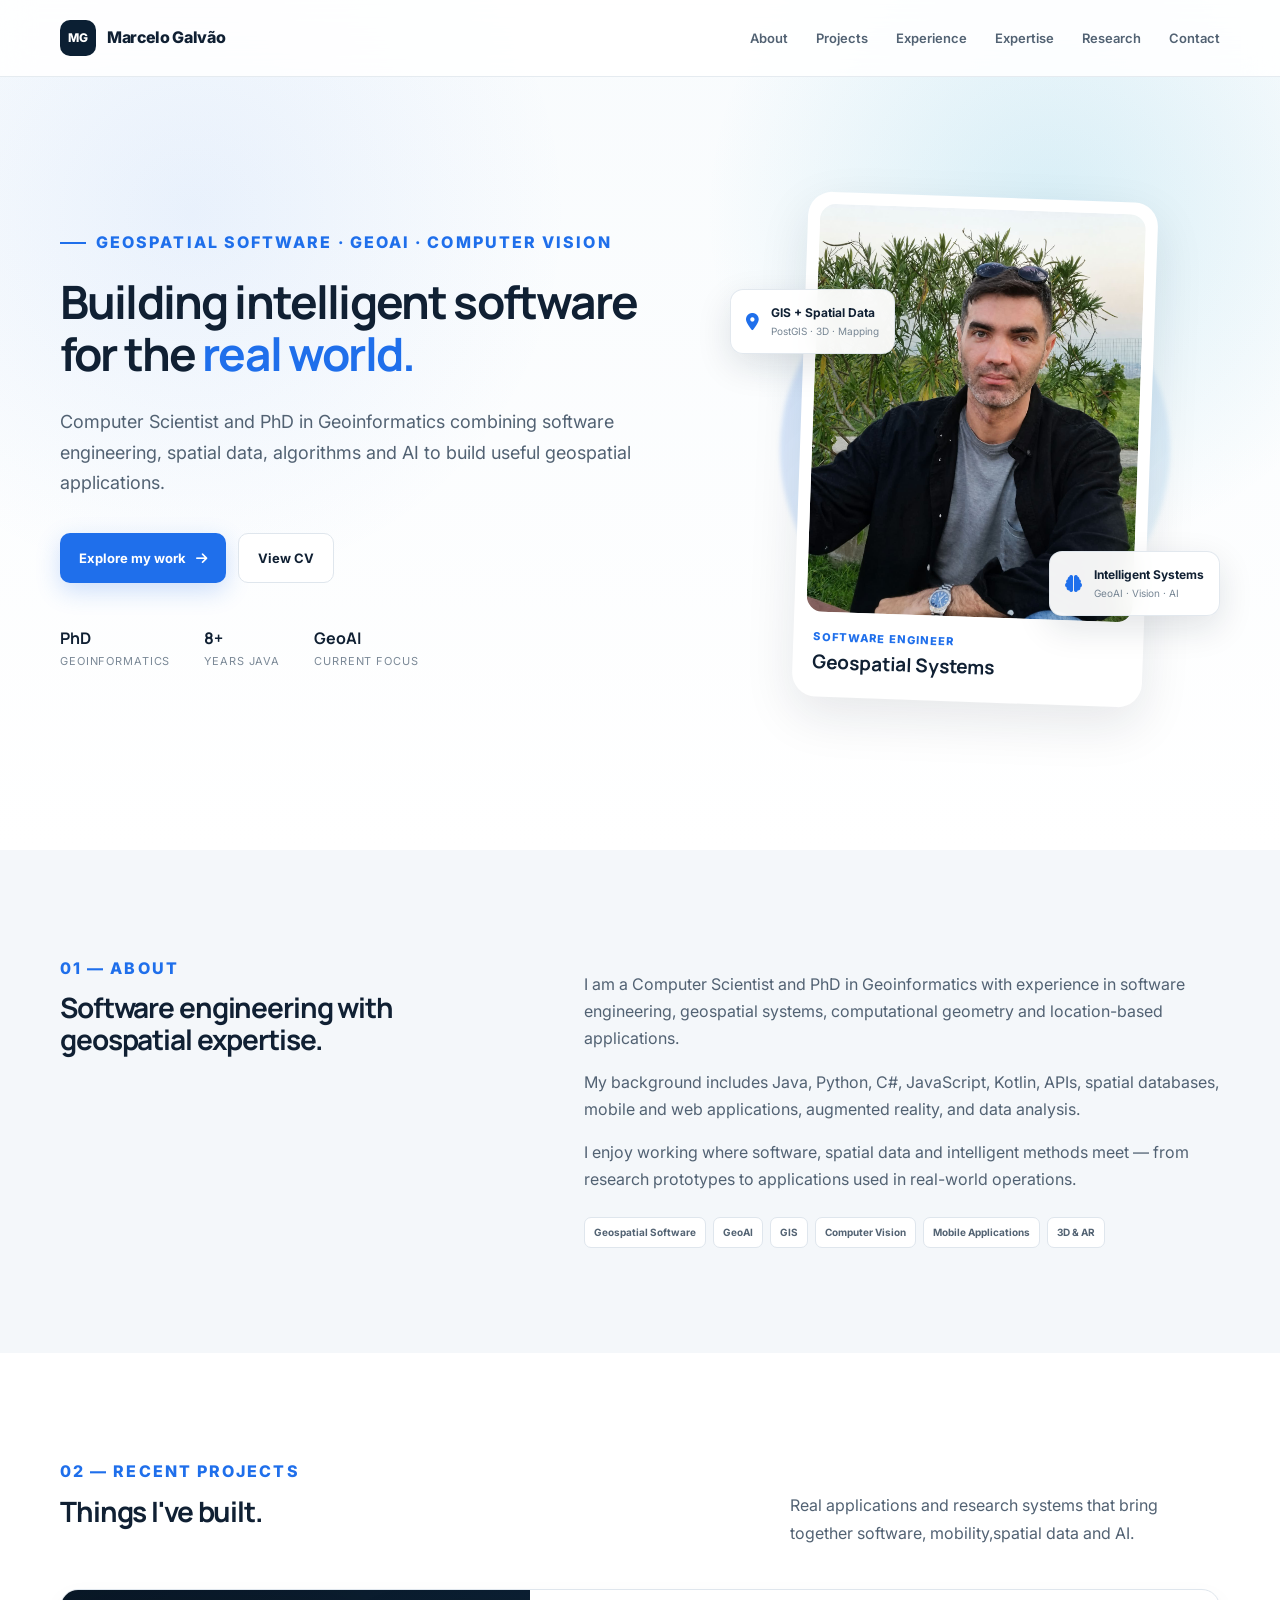
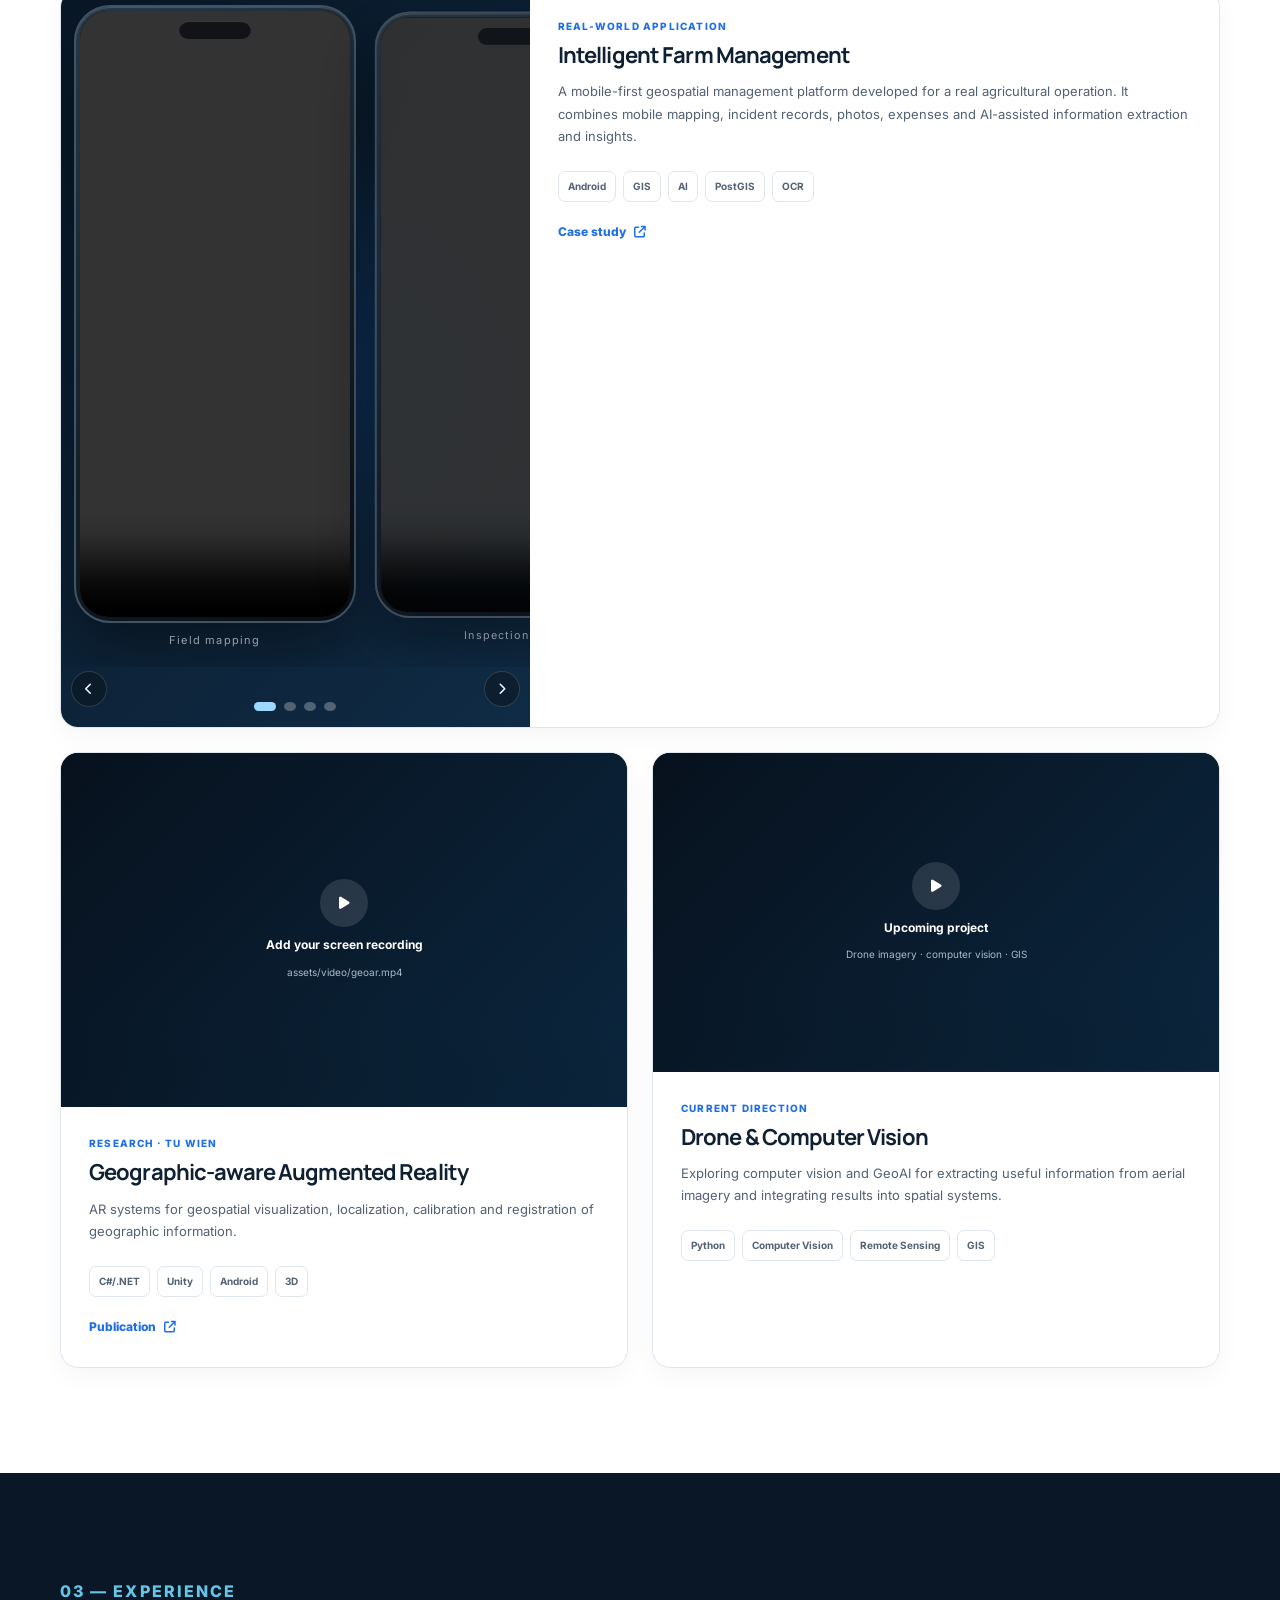
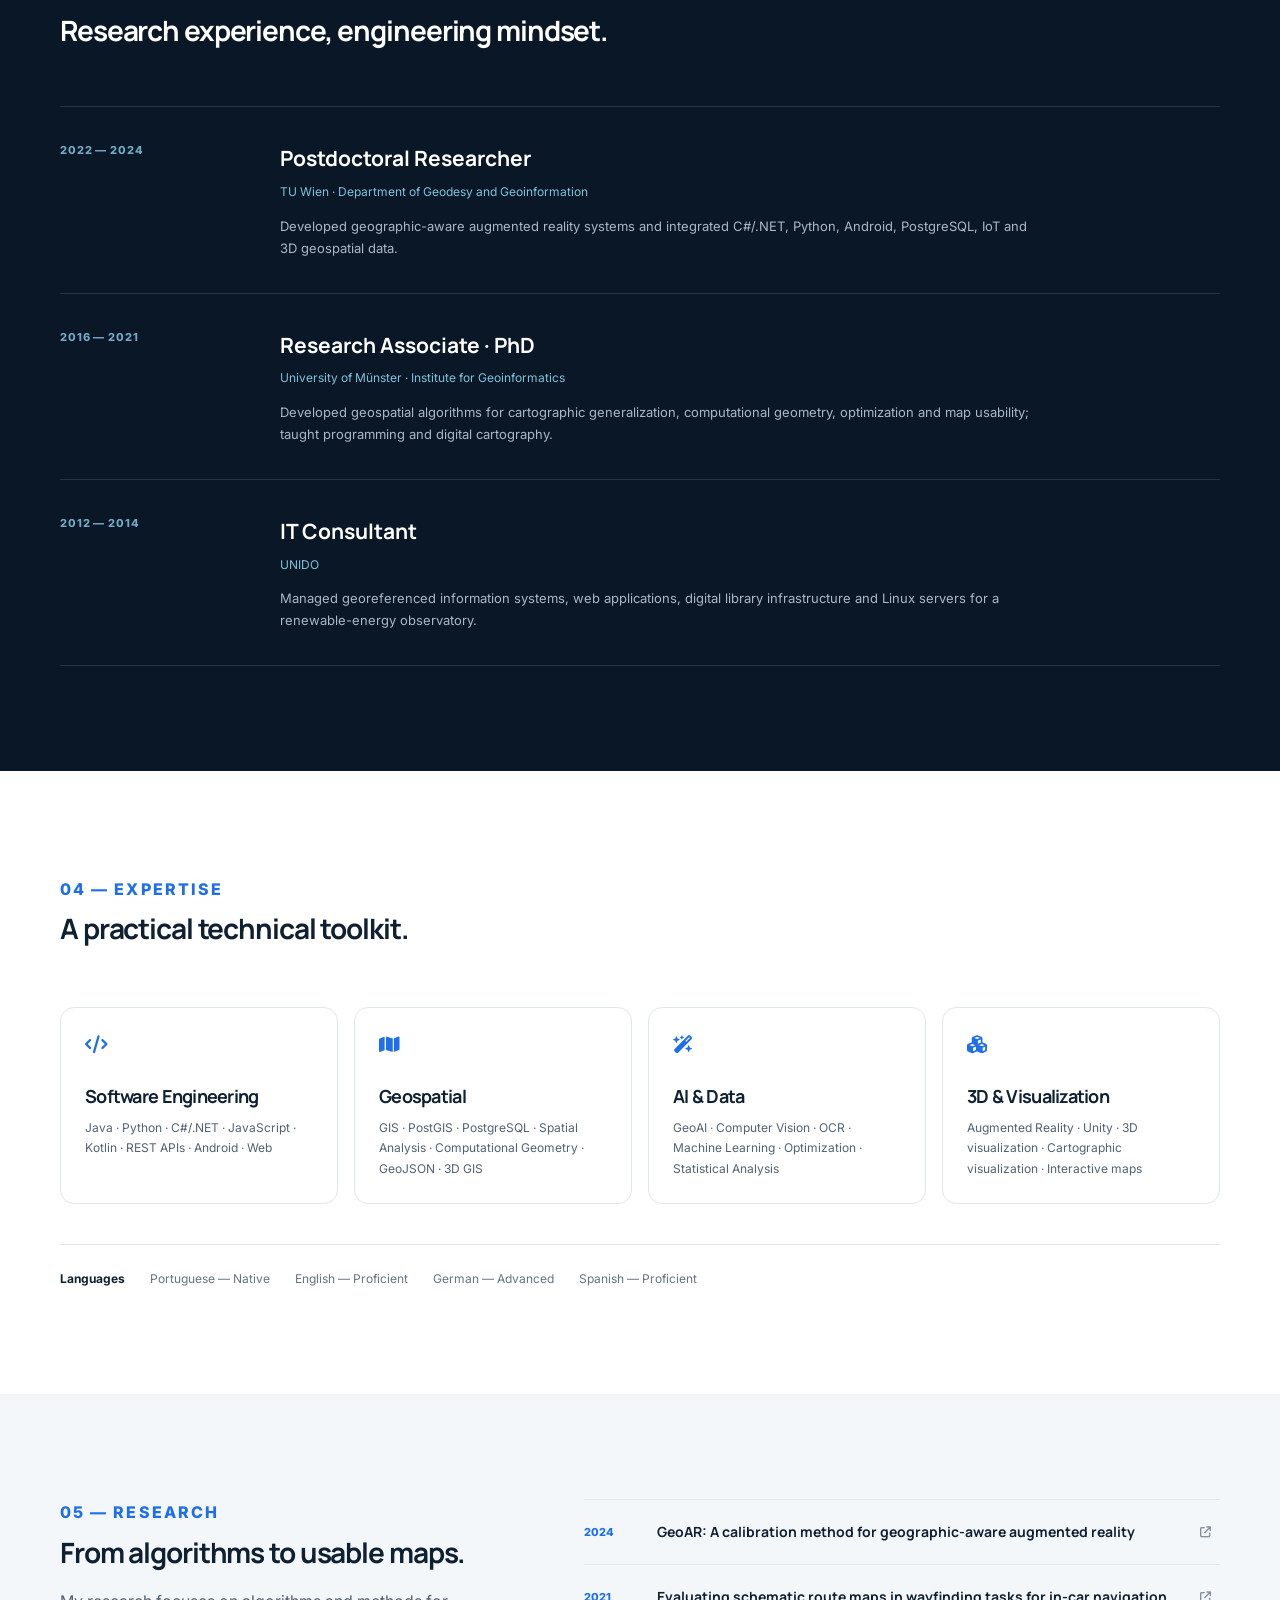
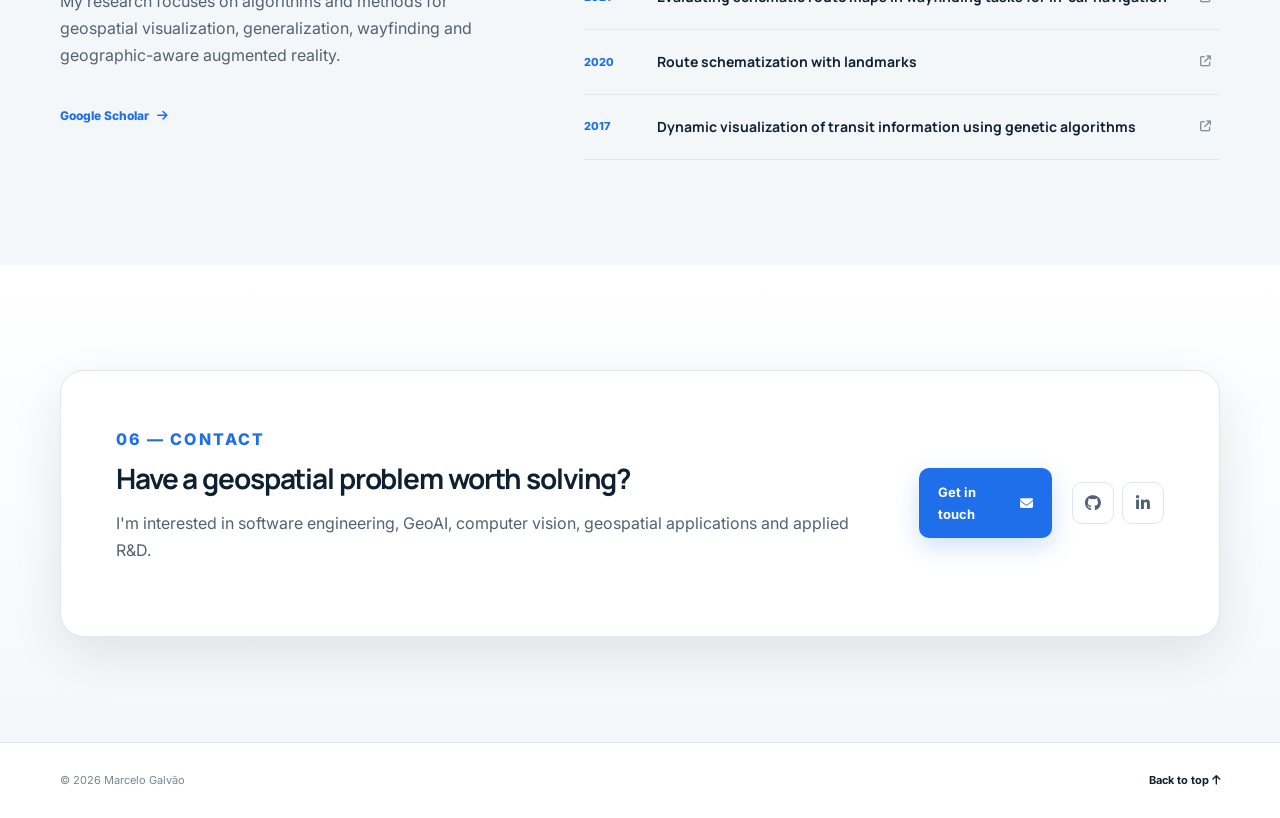
==== index-en.html @ 71881916 "Remake Página pessoal" ====
<!DOCTYPE html>
<html lang="en">
<head>
  <meta charset="UTF-8">
  <meta name="viewport" content="width=device-width, initial-scale=1.0">
  <meta name="description" content="Marcelo Galvão — Geospatial Software Engineer, GeoAI, Computer Vision and Geoinformatics.">
  <meta name="author" content="Marcelo Galvão">
  <title>Marcelo Galvão | Geospatial Software Engineer</title>

  <link rel="icon" type="image/x-icon" href="assets/img/favicon.ico">
  <link rel="preconnect" href="https://fonts.googleapis.com">
  <link rel="preconnect" href="https://fonts.gstatic.com" crossorigin>
  <link href="https://fonts.googleapis.com/css2?family=Inter:wght@400;500;600;700;800&family=Manrope:wght@500;600;700;800&display=swap" rel="stylesheet">
  <link rel="stylesheet" href="https://cdnjs.cloudflare.com/ajax/libs/font-awesome/6.5.2/css/all.min.css">
  <link rel="stylesheet" href="css/styles.css">
</head>

<body>
  <header class="site-header" id="top">
    <div class="container nav-wrap">
      <a class="brand" href="#top" aria-label="Marcelo Galvão home">
        <span class="brand-mark">MG</span>
        <span>Marcelo Galvão</span>
      </a>

      <button class="nav-toggle" aria-label="Open navigation" aria-expanded="false">
        <i class="fa-solid fa-bars"></i>
      </button>

      <nav class="site-nav" aria-label="Main navigation">
        <a href="#about">About</a>
        <a href="#projects">Projects</a>
        <a href="#experience">Experience</a>
        <a href="#expertise">Expertise</a>
        <a href="#research">Research</a>
        <a href="#contact">Contact</a>
      </nav>
    </div>
  </header>

  <main>
    <section class="hero">
      <div class="hero-grid container">
        <div class="hero-copy">
          <div class="eyebrow"><span></span> Geospatial software · GeoAI · Computer vision</div>
          <h1>Building intelligent software for the <em>real world.</em></h1>
          <p class="hero-lead">
            Computer Scientist and PhD in Geoinformatics combining software engineering,
            spatial data, algorithms and AI to build useful geospatial applications.
          </p>

          <div class="hero-actions">
            <a class="btn btn-primary" href="#projects">Explore my work <i class="fa-solid fa-arrow-right"></i></a>
            <a class="btn btn-ghost" href="assets/CV_Marcelo_Galvao.pdf" target="_blank" rel="noopener">View CV</a>
          </div>

          <div class="hero-meta">
            <div><strong>PhD</strong><span>Geoinformatics</span></div>
            <div><strong>8+</strong><span>Years Java</span></div>
            <div><strong>GeoAI</strong><span>Current focus</span></div>
          </div>
        </div>

        <div class="hero-profile">
          <div class="profile-glow"></div>
          <div class="profile-card">
            <img src="assets/profile.jpeg" alt="Marcelo Galvão">
            <div class="profile-caption">
              <span>Software Engineer</span>
              <strong>Geospatial Systems</strong>
            </div>
          </div>
          <div class="floating-card floating-card-one">
            <i class="fa-solid fa-location-dot"></i>
            <div><strong>GIS + Spatial Data</strong><small>PostGIS · 3D · Mapping</small></div>
          </div>
          <div class="floating-card floating-card-two">
            <i class="fa-solid fa-brain"></i>
            <div><strong>Intelligent Systems</strong><small>GeoAI · Vision · AI</small></div>
          </div>
        </div>
      </div>
    </section>

    <section class="section section-muted" id="about">
      <div class="container two-column">
        <div>
          <div class="section-kicker">01 — About</div>
          <h2>Software engineering with geospatial expertise.</h2>
        </div>
        <div class="section-copy">
          <p>
            I am a Computer Scientist and PhD in Geoinformatics with experience in software
            engineering, geospatial systems, computational geometry and location-based applications.
          </p>
          <p>
            My background includes Java, Python, C#, JavaScript, Kotlin, APIs, spatial databases,
            mobile and web applications, augmented reality, and data analysis.
          </p>
          <p>
            I enjoy working where software, spatial data and intelligent methods meet — from
            research prototypes to applications used in real-world operations.
          </p>
          <div class="tag-list">
            <span>Geospatial Software</span><span>GeoAI</span><span>GIS</span>
            <span>Computer Vision</span><span>Mobile Applications</span><span>3D & AR</span>
          </div>
        </div>
      </div>
    </section>

    <section class="section" id="projects">
      <div class="container">
        <div class="section-heading">
          <div>
            <div class="section-kicker">02 — Recent projects</div>
            <h2>Things I've built.</h2>
          </div>
          <p>Real applications and research systems that bring together software, mobility,spatial data and AI.</p>
        </div>

        <div class="project-grid">
          <article class="project-card project-featured">
            <div class="project-showcase" data-carousel aria-label="Featured project showcase">
              <div class="carousel-track">
                <div class="phone-slide is-active">
                  <div class="phone-frame">
                    <div class="phone-speaker"></div>
                    <div class="phone-screen">
                    <video controls playsinline preload="metadata">
                        <source src="assets/farm-mapping.mp4" type="video/mp4">
                    </video>
                    </div>
                  </div>
                  <div class="slide-label">Field mapping</div>
                </div>

                <div class="phone-slide">
                  <div class="phone-frame">
                    <div class="phone-speaker"></div>
                    <div class="phone-screen">
                    <video controls playsinline preload="metadata">
                        <source src="assets/automatic-fill.mp4" type="video/mp4">
                    </video>
                    </div>
                  </div>
                  <div class="slide-label">Inspection flow</div>
                </div>

                <div class="phone-slide">
                  <div class="phone-frame">
                    <div class="phone-speaker"></div>
                    <div class="phone-screen">
                      <video controls playsinline preload="metadata">
                          <source src="assets/view-data.mp4" type="video/mp4">
                      </video>
                    </div>
                  </div>
                  <div class="slide-label">AI-assisted notes</div>
                </div>

                <div class="phone-slide">
                  <div class="phone-frame">
                    <div class="phone-speaker"></div>
                    <div class="phone-screen">
                      <div class="screen-content screen-fleet">
                        <span class="screen-tag">Fleet</span>
                        <div class="mini-map map-fleet"></div>
                        <div class="fleet-status">
                          <span>6 active</span>
                          <span class="status-ok">Online</span>
                        </div>
                      </div>
                    </div>
                  </div>
                  <div class="slide-label">Operations view</div>
                </div>
              </div>

              <div class="carousel-controls" aria-hidden="true">
                <button class="carousel-btn prev" type="button" aria-label="Previous slide">
                  <i class="fa-solid fa-chevron-left"></i>
                </button>
                <button class="carousel-btn next" type="button" aria-label="Next slide">
                  <i class="fa-solid fa-chevron-right"></i>
                </button>
              </div>

              <div class="carousel-dots" aria-label="Project slide selector">
                <button class="dot is-active" type="button" data-slide="0" aria-label="Go to slide 1"></button>
                <button class="dot" type="button" data-slide="1" aria-label="Go to slide 2"></button>
                <button class="dot" type="button" data-slide="2" aria-label="Go to slide 3"></button>
                <button class="dot" type="button" data-slide="3" aria-label="Go to slide 4"></button>
              </div>
            </div>
            <div class="project-body">
              <div class="project-label">Real-world application</div>
              <h3>Intelligent Farm Management</h3>
              <p>
                A mobile-first geospatial management platform developed for a real agricultural
                operation. It combines mobile mapping, incident records, photos, expenses and
                AI-assisted information extraction and insights.
              </p>
              <div class="project-tags"><span>Android</span><span>GIS</span><span>AI</span><span>PostGIS</span><span>OCR</span></div>
              <a class="project-link" href="#" aria-label="Farm Management case study">Case study <i class="fa-solid fa-arrow-up-right-from-square"></i></a>
            </div>
          </article>

          <article class="project-card">
            <div class="video-frame video-frame-portrait">
              <video controls preload="metadata" poster="assets/img/geoar-poster.jpg">
                <source src="assets/video/geoar.mp4" type="video/mp4">
                Your browser does not support the video tag.
              </video>
              <div class="video-placeholder">
                <i class="fa-solid fa-play"></i>
                <span>Add your screen recording</span>
                <small>assets/video/geoar.mp4</small>
              </div>
            </div>
            <div class="project-body">
              <div class="project-label">Research · TU Wien</div>
              <h3>Geographic-aware Augmented Reality</h3>
              <p>AR systems for geospatial visualization, localization, calibration and registration of geographic information.</p>
              <div class="project-tags"><span>C#/.NET</span><span>Unity</span><span>Android</span><span>3D</span></div>
              <a class="project-link" href="https://doi.org/10.1080/13658816.2024.2315057" target="_blank" rel="noopener">Publication <i class="fa-solid fa-arrow-up-right-from-square"></i></a>
            </div>
          </article>

          <article class="project-card">
            <div class="video-frame">
              <video controls preload="metadata" poster="assets/img/drone-poster.jpg">
                <source src="assets/video/drone-vision.mp4" type="video/mp4">
                Your browser does not support the video tag.
              </video>
              <div class="video-placeholder">
                <i class="fa-solid fa-play"></i>
                <span>Upcoming project</span>
                <small>Drone imagery · computer vision · GIS</small>
              </div>
            </div>
            <div class="project-body">
              <div class="project-label">Current direction</div>
              <h3>Drone & Computer Vision</h3>
              <p>Exploring computer vision and GeoAI for extracting useful information from aerial imagery and integrating results into spatial systems.</p>
              <div class="project-tags"><span>Python</span><span>Computer Vision</span><span>Remote Sensing</span><span>GIS</span></div>
            </div>
          </article>
        </div>
      </div>
    </section>

    <section class="section section-dark" id="experience">
      <div class="container">
        <div class="section-kicker light">03 — Experience</div>
        <h2>Research experience, engineering mindset.</h2>

        <div class="timeline">
          <article class="timeline-item">
            <div class="timeline-date">2022 — 2024</div>
            <div>
              <div class="timeline-role">Postdoctoral Researcher</div>
              <div class="timeline-org">TU Wien · Department of Geodesy and Geoinformation</div>
              <p>Developed geographic-aware augmented reality systems and integrated C#/.NET, Python, Android, PostgreSQL, IoT and 3D geospatial data.</p>
            </div>
          </article>

          <article class="timeline-item">
            <div class="timeline-date">2016 — 2021</div>
            <div>
              <div class="timeline-role">Research Associate · PhD</div>
              <div class="timeline-org">University of Münster · Institute for Geoinformatics</div>
              <p>Developed geospatial algorithms for cartographic generalization, computational geometry, optimization and map usability; taught programming and digital cartography.</p>
            </div>
          </article>

          <article class="timeline-item">
            <div class="timeline-date">2012 — 2014</div>
            <div>
              <div class="timeline-role">IT Consultant</div>
              <div class="timeline-org">UNIDO</div>
              <p>Managed georeferenced information systems, web applications, digital library infrastructure and Linux servers for a renewable-energy observatory.</p>
            </div>
          </article>
        </div>
      </div>
    </section>

    <section class="section" id="expertise">
      <div class="container">
        <div class="section-heading">
          <div>
            <div class="section-kicker">04 — Expertise</div>
            <h2>A practical technical toolkit.</h2>
          </div>
        </div>

        <div class="expertise-grid">
          <div class="expertise-card">
            <i class="fa-solid fa-code"></i>
            <h3>Software Engineering</h3>
            <p>Java · Python · C#/.NET · JavaScript · Kotlin · REST APIs · Android · Web</p>
          </div>
          <div class="expertise-card">
            <i class="fa-solid fa-map"></i>
            <h3>Geospatial</h3>
            <p>GIS · PostGIS · PostgreSQL · Spatial Analysis · Computational Geometry · GeoJSON · 3D GIS</p>
          </div>
          <div class="expertise-card">
            <i class="fa-solid fa-wand-magic-sparkles"></i>
            <h3>AI & Data</h3>
            <p>GeoAI · Computer Vision · OCR · Machine Learning · Optimization · Statistical Analysis</p>
          </div>
          <div class="expertise-card">
            <i class="fa-solid fa-cubes"></i>
            <h3>3D & Visualization</h3>
            <p>Augmented Reality · Unity · 3D visualization · Cartographic visualization · Interactive maps</p>
          </div>
        </div>

        <div class="languages">
          <span><b>Languages</b></span>
          <span>Portuguese — Native</span>
          <span>English — Proficient</span>
          <span>German — Advanced</span>
          <span>Spanish — Proficient</span>
        </div>
      </div>
    </section>

    <section class="section section-muted" id="research">
      <div class="container research-grid">
        <div>
          <div class="section-kicker">05 — Research</div>
          <h2>From algorithms to usable maps.</h2>
          <p class="section-copy">
            My research focuses on algorithms and methods for geospatial visualization,
            generalization, wayfinding and geographic-aware augmented reality.
          </p>
          <a class="text-link" href="https://scholar.google.com/" target="_blank" rel="noopener">Google Scholar <i class="fa-solid fa-arrow-right"></i></a>
        </div>

        <div class="publication-list">
          <a href="https://doi.org/10.1080/13658816.2024.2315057" target="_blank" rel="noopener">
            <span>2024</span>
            <strong>GeoAR: A calibration method for geographic-aware augmented reality</strong>
            <i class="fa-solid fa-arrow-up-right-from-square"></i>
          </a>
          <a href="https://doi.org/10.5311/JOSIS.2020.21.589" target="_blank" rel="noopener">
            <span>2021</span>
            <strong>Evaluating schematic route maps in wayfinding tasks for in-car navigation</strong>
            <i class="fa-solid fa-arrow-up-right-from-square"></i>
          </a>
          <a href="https://josis.org/index.php/josis/article/view/135" target="_blank" rel="noopener">
            <span>2020</span>
            <strong>Route schematization with landmarks</strong>
            <i class="fa-solid fa-arrow-up-right-from-square"></i>
          </a>
          <a href="https://doi.org/10.1007/978-3-319-61297-3_8" target="_blank" rel="noopener">
            <span>2017</span>
            <strong>Dynamic visualization of transit information using genetic algorithms</strong>
            <i class="fa-solid fa-arrow-up-right-from-square"></i>
          </a>
        </div>
      </div>
    </section>

    <section class="section contact-section" id="contact">
      <div class="container contact-card">
        <div>
          <div class="section-kicker">06 — Contact</div>
          <h2>Have a geospatial problem worth solving?</h2>
          <p>I'm interested in software engineering, GeoAI, computer vision, geospatial applications and applied R&D.</p>
        </div>
        <div class="contact-actions">
          <a class="btn btn-primary" href="mailto:YOUR_EMAIL@example.com">Get in touch <i class="fa-solid fa-envelope"></i></a>
          <div class="socials">
            <a href="https://github.com/galvaomarcelo" target="_blank" rel="noopener" aria-label="GitHub"><i class="fa-brands fa-github"></i></a>
            <a href="#" target="_blank" rel="noopener" aria-label="LinkedIn"><i class="fa-brands fa-linkedin-in"></i></a>
          </div>
        </div>
      </div>
    </section>
  </main>

  <footer>
    <div class="container footer-inner">
      <span>© <span id="year"></span> Marcelo Galvão</span>
      <a href="#top">Back to top <i class="fa-solid fa-arrow-up"></i></a>
    </div>
  </footer>

  <script src="js/scripts.js"></script>
</body>
</html>
---- css/styles.css ----
:root {
  --ink: #102033;
  --ink-soft: #526273;
  --navy: #0b1f33;
  --blue: #1f6feb;
  --cyan: #26a6d1;
  --line: #dfe6ed;
  --surface: #ffffff;
  --muted: #f4f7fa;
  --dark: #0a1726;
  --shadow: 0 18px 50px rgba(15, 32, 51, .10);
  --radius: 18px;
}

* { box-sizing: border-box; }
html { scroll-behavior: smooth; }
body {
  margin: 0;
  color: var(--ink);
  background: var(--surface);
  font-family: "Inter", sans-serif;
  line-height: 1.7;
}
a { color: inherit; text-decoration: none; }
img, video { max-width: 100%; display: block; }
.container { width: min(1160px, calc(100% - 48px)); margin: 0 auto; }

.site-header {
  position: fixed; inset: 0 0 auto 0; z-index: 1000;
  background: rgba(255,255,255,.88);
  backdrop-filter: blur(16px);
  border-bottom: 1px solid rgba(223,230,237,.8);
}
.nav-wrap { height: 76px; display: flex; align-items: center; justify-content: space-between; }
.brand { display:flex; align-items:center; gap:11px; font-weight:800; letter-spacing:-.02em; }
.brand-mark {
  width: 36px; height:36px; display:grid; place-items:center;
  border-radius:10px; color:#fff; background:var(--navy); font-size:12px;
}
.site-nav { display:flex; gap:28px; font-size:13px; font-weight:600; color:#526273; }
.site-nav a:hover { color:var(--blue); }
.nav-toggle { display:none; border:0; background:none; font-size:20px; color:var(--ink); }

.hero {
  padding: 150px 0 100px;
  background:
    radial-gradient(circle at 82% 25%, rgba(38,166,209,.16), transparent 28%),
    radial-gradient(circle at 15% 25%, rgba(31,111,235,.08), transparent 30%),
    linear-gradient(180deg,#f8fbfd 0%,#fff 100%);
}
.hero-grid { display:grid; grid-template-columns: 1.1fr .9fr; align-items:center; gap:70px; min-height:600px; }
.eyebrow, .section-kicker {
  text-transform:uppercase; letter-spacing:.13em; font-size:16px; font-weight:800; color:var(--blue);
}
.eyebrow { display:flex; align-items:center; gap:10px; margin-bottom:20px; }
.eyebrow span { width:26px; height:2px; background:var(--blue); }
h1,h2,h3 { font-family:"Manrope", sans-serif; line-height:1.12; letter-spacing:-.04em; }
h1 { font-size:clamp(46px,2vw,30px); margin:0 0 28px; max-width:760px; }
h1 em { color:var(--blue); font-style:normal; }
h2 { font-size:clamp(28px,1vw,20px); margin:10px 0 20px; }
h3 { font-size:22px; margin:8px 0 12px; }
.hero-lead { color:var(--ink-soft); font-size:18px; max-width:690px; }
.hero-actions { display:flex; gap:12px; margin:34px 0 42px; }
.btn {
  display:inline-flex; align-items:center; gap:10px; padding:13px 19px;
  border-radius:10px; font-size:13px; font-weight:700; transition:.2s ease;
}
.btn-primary { color:#fff; background:var(--blue); box-shadow:0 8px 24px rgba(31,111,235,.22); }
.btn-primary:hover { transform:translateY(-2px); box-shadow:0 12px 30px rgba(31,111,235,.28); }
.btn-ghost { border:1px solid var(--line); background:#fff; }
.btn-ghost:hover { border-color:#b8c7d5; }
.hero-meta { display:flex; gap:34px; }
.hero-meta div { display:flex; flex-direction:column; }
.hero-meta strong { font-family:"Manrope"; font-size:16px; }
.hero-meta span { color:#7b8997; font-size:11px; text-transform:uppercase; letter-spacing:.08em; }

.hero-profile { position:relative; min-height:520px; display:grid; place-items:center; }
.profile-glow {
  position:absolute; width:390px; height:390px; border-radius:50%;
  background:linear-gradient(135deg,rgba(31,111,235,.18),rgba(38,166,209,.08));
  filter:blur(2px);
}
.profile-card {
  width:min(350px,75vw); padding:12px; background:#fff; border-radius:24px;
  box-shadow:var(--shadow); transform:rotate(2deg); position:relative; z-index:2;
}
.profile-card img { width:100%; aspect-ratio:4/5; object-fit:cover; border-radius:16px; }
.profile-caption { padding:16px 8px 7px; display:flex; flex-direction:column; }
.profile-caption span { font-size:11px; color:var(--blue); text-transform:uppercase; letter-spacing:.12em; font-weight:800; }
.profile-caption strong { font-family:"Manrope"; font-size:19px; }
.floating-card {
  position:absolute; z-index:3; display:flex; align-items:center; gap:12px; padding:13px 15px;
  border:1px solid rgba(223,230,237,.9); background:rgba(255,255,255,.95); backdrop-filter:blur(12px);
  border-radius:13px; box-shadow:0 12px 35px rgba(15,32,51,.12); font-size:12px;
}
.floating-card i { color:var(--blue); font-size:17px; }
.floating-card div { display:flex; flex-direction:column; }
.floating-card strong { font-size:12px; }
.floating-card small { color:#778694; font-size:10px; }
.floating-card-one { top:19%; left:0; }
.floating-card-two { right:0; bottom:18%; }

.section { padding:105px 0; }
.section-muted { background:var(--muted); }
.two-column { display:grid; grid-template-columns:.8fr 1.2fr; gap:100px; }
.section-copy { color:var(--ink-soft); font-size:16px; }
.tag-list, .project-tags { display:flex; flex-wrap:wrap; gap:7px; margin-top:24px; }
.tag-list span, .project-tags span {
  border:1px solid var(--line); background:#fff; color:#536373; padding:6px 9px;
  border-radius:7px; font-size:10px; font-weight:700;
}
.section-heading { display:flex; justify-content:space-between; align-items:end; gap:40px; margin-bottom:42px; }
.section-heading p { max-width:430px; color:var(--ink-soft); margin:0; }

.project-grid { display:grid; grid-template-columns:repeat(2,1fr); gap:24px; }
.project-card {
  background:#fff; border:1px solid var(--line); border-radius:var(--radius);
  overflow:hidden; box-shadow:0 8px 25px rgba(15,32,51,.04);
  transition:.25s ease;
}
.project-card:hover { transform:translateY(-5px); box-shadow:var(--shadow); }
.project-featured { grid-column:1/-1; display:grid; grid-template-columns:.85fr 1.25fr; }
.video-frame { position:relative; background:#07111d; aspect-ratio:16/9; overflow:hidden; }
.video-frame video { width:100%; height:100%; object-fit:cover; }
.video-frame-portrait { aspect-ratio:16/10; }
.video-placeholder {
  position:absolute; inset:0; display:flex; flex-direction:column; align-items:center; justify-content:center;
  gap:8px; color:#fff; background:linear-gradient(135deg,rgba(7,17,29,.94),rgba(12,42,68,.86));
  text-align:center; pointer-events:none;
}
.video-placeholder i { width:48px; height:48px; display:grid; place-items:center; border-radius:50%; background:rgba(255,255,255,.12); font-size:14px; }
.video-placeholder span { font-size:12px; font-weight:700; }
.video-placeholder small { font-size:10px; color:#aab9c7; }
.video-frame video[src=""] + .video-placeholder,
.video-frame video:not([poster]) + .video-placeholder { opacity:1; }
.project-body { padding:28px; }
.project-label { color:var(--blue); font-size:10px; font-weight:800; text-transform:uppercase; letter-spacing:.12em; }
.project-body p { color:var(--ink-soft); font-size:13px; }
.project-link, .text-link { color:var(--blue); font-size:12px; font-weight:800; display:inline-flex; align-items:center; gap:8px; margin-top:20px; }
.project-link:hover, .text-link:hover { gap:12px; }

.section-dark { background:var(--dark); color:#fff; }
.light { color:#65c5e6; }
.section-dark h2 { max-width:650px; }
.timeline { margin-top:60px; border-top:1px solid rgba(255,255,255,.12); }
.timeline-item { display:grid; grid-template-columns:180px 1fr; gap:40px; padding:34px 0; border-bottom:1px solid rgba(255,255,255,.12); }
.timeline-date { color:#72a8c3; font-size:11px; font-weight:800; text-transform:uppercase; letter-spacing:.08em; }
.timeline-role { font-family:"Manrope"; font-size:21px; font-weight:700; }
.timeline-org { color:#7fc2dc; font-size:12px; margin:5px 0 12px; }
.timeline-item p { color:#a9b8c6; max-width:750px; font-size:13px; margin:0; }

.expertise-grid { display:grid; grid-template-columns:repeat(4,1fr); gap:16px; }
.expertise-card { border:1px solid var(--line); border-radius:14px; padding:24px; background:#fff; }
.expertise-card i { color:var(--blue); font-size:18px; margin-bottom:24px; }
.expertise-card h3 { font-size:18px; }
.expertise-card p { color:var(--ink-soft); font-size:12px; margin:0; }
.languages { display:flex; flex-wrap:wrap; gap:25px; margin-top:40px; padding-top:24px; border-top:1px solid var(--line); color:#657483; font-size:12px; }
.languages b { color:var(--ink); }

.research-grid { display:grid; grid-template-columns:.8fr 1.2fr; gap:100px; }
.publication-list { border-top:1px solid var(--line); }
.publication-list a {
  display:grid; grid-template-columns:55px 1fr 20px; gap:18px; align-items:center;
  padding:20px 0; border-bottom:1px solid var(--line);
}
.publication-list span { color:var(--blue); font-size:11px; font-weight:800; }
.publication-list strong { font-family:"Manrope"; font-size:14px; }
.publication-list i { color:#83909d; font-size:11px; }

.contact-section { background:linear-gradient(180deg,#fff,#f4f8fb); }
.contact-card {
  display:flex; justify-content:space-between; align-items:center; gap:50px;
  border:1px solid var(--line); border-radius:24px; padding:55px;
  background:#fff; box-shadow:var(--shadow);
}
.contact-card h2 { max-width:650px; margin-bottom:15px; }
.contact-card p { color:var(--ink-soft); }
.contact-actions { display:flex; align-items:center; gap:20px; }
.socials { display:flex; gap:8px; }
.socials a {
  width:42px; height:42px; display:grid; place-items:center; border:1px solid var(--line);
  border-radius:10px; color:var(--ink-soft);
}
.socials a:hover { color:var(--blue); border-color:#b9cde0; }

footer { background:#fff; border-top:1px solid var(--line); }
.footer-inner { min-height:75px; display:flex; align-items:center; justify-content:space-between; color:#778694; font-size:11px; }
.footer-inner a { color:var(--ink); font-weight:700; }

@media (max-width: 900px) {
  .site-nav { position:absolute; top:76px; left:0; right:0; padding:20px 24px; background:#fff; border-bottom:1px solid var(--line); display:none; flex-direction:column; gap:15px; }
  .site-nav.open { display:flex; }
  .nav-toggle { display:block; }
  .hero-grid, .two-column, .research-grid { grid-template-columns:1fr; gap:45px; }
  .hero { padding-top:125px; }
  .hero-profile { min-height:460px; }
  .project-featured { grid-column:auto; display:block; }
  .expertise-grid { grid-template-columns:repeat(2,1fr); }
  .section-heading { align-items:start; flex-direction:column; }
  .contact-card { flex-direction:column; align-items:flex-start; }
}
@media (max-width: 600px) {
  .container { width:min(100% - 30px,1160px); }
  .section { padding:75px 0; }
  h1 { font-size:28px; }
  .hero-meta { gap:18px; }
  .floating-card { display:none; }
  .profile-glow { width:290px; height:290px; }
  .hero-profile { min-height:390px; }
  .project-grid, .expertise-grid { grid-template-columns:1fr; }
  .timeline-item { grid-template-columns:1fr; gap:8px; }
  .contact-card { padding:30px; }
  .contact-actions { flex-wrap:wrap; }
}


.project-showcase {
    position: relative;
    display: block;
    min-height: 560px;
    padding: 0px 0px 60px;
    overflow: hidden;
    background:
        radial-gradient(circle at center, rgba(31, 111, 235, 0.22), transparent 52%),
        linear-gradient(135deg, #081726, #102b45);
}

.carousel-track {
    position: relative;
    display: flex;
    align-items: flex-end;
    gap: 6px;
    min-height: 430px;
    width: 100%;
    overflow-x: auto;
    scroll-behavior: smooth;
    scrollbar-width: none;
    -ms-overflow-style: none;
    padding: 10px 8px 12px;
}

.carousel-track::-webkit-scrollbar {
    display: none;
}

.phone-slide {
    position: relative;
    display: flex;
    margin: 5px;
   /* flex: 0 0 clamp(240px, 26vw, 360px);*/
    flex-direction: column;
    align-items: center;
    justify-content: center;
    gap: 8px;
    opacity: 0.9;
    pointer-events: auto;
    transform: scale(0.98);
    transition: opacity .35s ease, transform .35s ease, filter .35s ease;
    filter: saturate(0.8);
    scroll-snap-align: center;
}

.phone-slide.is-active {
    opacity: 1;
    transform: scale(1);
    filter: saturate(1);
}

.slide-label {
    font-size: 11px;
    letter-spacing: .11em;
    text-align: center;
    color: rgba(224, 236, 255, 0.9);
}

.project-visual-background {
    position: absolute;
    width: 420px;
    height: 420px;
    border-radius: 50%;
    background: linear-gradient(135deg, rgba(31, 111, 235, 0.35), rgba(38, 166, 209, 0.05));
    filter: blur(20px);
    z-index: 1;
}

.phone-frame {
    position: relative;
    z-index: 2;
    width: clamp(240px, 22vw, 320px);
    padding: 4px;
    border-radius: 36px;
    background: linear-gradient(145deg, #263746, #080d12);
    box-shadow: 0 30px 60px rgba(0, 0, 0, 0.4), inset 0 1px 1px rgba(255, 255, 255, 0.18);
    border: 2px solid #415464;
}

.phone-screen {
    position: relative;
    width: 100%;
    aspect-ratio: 320 / 720;
    overflow: hidden;
    border-radius: 28px;
    background: #000;
}

.phone-screen video {
    width: 100%;
    height: 100%;
    display: block;
    object-fit: cover;
    background: #000;
}

.phone-speaker {
    position: absolute;
    z-index: 3;
    top: 14px;
    left: 50%;
    transform: translateX(-50%);
    width: 72px;
    height: 18px;
    border-radius: 20px;
    background: rgba(10, 12, 17, 0.8);
    box-shadow: inset 0 1px 1px rgba(255, 255, 255, 0.18);
}

.screen-content {
    display: flex;
    flex-direction: column;
    gap: 12px;
    height: 100%;
    padding: 16px 12px 12px;
    color: #ebf6ff;
}

.screen-farm { background: linear-gradient(180deg, #0b1827 0%, #173e5f 100%); }
.screen-incident { background: linear-gradient(180deg, #101b2a 0%, #1e3d58 100%); }
.screen-ai { background: linear-gradient(180deg, #0f1a20 0%, #195361 100%); }
.screen-fleet { background: linear-gradient(180deg, #111926 0%, #182f4d 100%); }

.screen-tag {
    display: inline-flex;
    width: fit-content;
    align-items: center;
    padding: 5px 8px;
    border-radius: 999px;
    background: rgba(255, 255, 255, 0.08);
    border: 1px solid rgba(255, 255, 255, 0.12);
    font-size: 8px;
    font-weight: 800;
    letter-spacing: .12em;
    text-transform: uppercase;
}

.mini-map,
.mini-chart {
    position: relative;
    flex: 1;
    border-radius: 14px;
    overflow: hidden;
    border: 1px solid rgba(255,255,255,0.14);
}

.map-farm {
    background:
      linear-gradient(135deg, rgba(74, 185, 117, 0.95), rgba(18, 118, 74, 0.85)),
      linear-gradient(0deg, rgba(255,255,255,0.14), rgba(255,255,255,0.14));
}

.map-farm::before,
.map-farm::after,
.map-incident::before,
.map-incident::after,
.map-fleet::before,
.map-fleet::after {
    content: "";
    position: absolute;
    inset: 0;
    background-repeat: no-repeat;
    background-size: 100% 100%;
}

.map-farm::before {
    background-image: linear-gradient(90deg, rgba(255,255,255,0.15) 0 12%, transparent 12% 100%), linear-gradient(0deg, rgba(255,255,255,0.12) 0 18%, transparent 18% 100%);
}

.map-farm::after {
    inset: 18% 12% 20% 14%;
    border: 2px solid rgba(14, 83, 50, 0.7);
    border-radius: 16px;
    background: rgba(8, 32, 31, 0.12);
}

.map-incident {
    background:
      linear-gradient(180deg, rgba(84, 107, 123, 0.7), rgba(44, 73, 88, 0.9)),
      linear-gradient(90deg, rgba(255,255,255,0.12), rgba(255,255,255,0.04));
}

.map-incident::before {
    background: repeating-linear-gradient(90deg, transparent 0 26px, rgba(255,255,255,0.06) 26px 28px), repeating-linear-gradient(0deg, transparent 0 24px, rgba(255,255,255,0.06) 24px 26px);
}

.map-incident::after {
    inset: auto 16% 12% 18%;
    height: 42%;
    border-radius: 50% 50% 0 0;
    background: rgba(64, 185, 122, 0.45);
    box-shadow: 60px -40px 0 0 rgba(207, 144, 67, 0.4), -22px 30px 0 0 rgba(224, 110, 74, 0.38);
}

.map-fleet {
    background:
      linear-gradient(180deg, rgba(64, 83, 111, 0.8), rgba(32, 49, 74, 0.96)),
      linear-gradient(90deg, rgba(255,255,255,0.12), rgba(255,255,255,0.04));
}

.map-fleet::before {
    background: repeating-linear-gradient(90deg, transparent 0 35px, rgba(255,255,255,0.08) 35px 38px), repeating-linear-gradient(0deg, transparent 0 30px, rgba(255,255,255,0.08) 30px 33px);
}

.map-fleet::after {
    inset: 15% 18% 22% 14%;
    border-radius: 18px;
    border: 2px solid rgba(128, 196, 255, 0.65);
    background: rgba(22, 96, 149, 0.12);
    box-shadow: 18px 12px 0 rgba(84, 190, 150, 0.35), -10px 22px 0 rgba(84, 190, 150, 0.2);
}

.stat-row {
    display: grid;
    grid-template-columns: repeat(3, 1fr);
    gap: 8px;
}

.stat-item {
    display: flex;
    flex-direction: column;
    gap: 2px;
    padding: 10px 8px;
    border-radius: 12px;
    background: rgba(235, 246, 255, 0.08);
    text-align: center;
}

.stat-item strong {
    font-size: 12px;
    font-weight: 800;
    color: #fff;
}

.stat-item span {
    font-size: 7px;
    letter-spacing: .08em;
    text-transform: uppercase;
    color: rgba(227, 240, 255, 0.75);
}

.incident-list {
    display: flex;
    flex-direction: column;
    gap: 8px;
    padding: 10px 10px 12px;
    border-radius: 12px;
    background: rgba(248, 252, 255, 0.06);
    font-size: 9px;
    color: #ebf6ff;
}

.incident-list span {
    display: inline-flex;
    align-items: center;
    gap: 8px;
}

.incident-list i {
    font-size: 7px;
    color: #6de3b3;
}

.mini-chart {
    display: flex;
    align-items: end;
    justify-content: center;
    gap: 8px;
    padding: 18px 12px 12px;
    background: rgba(10, 15, 17, 0.18);
}

.bar {
    display: block;
    width: 16%;
    border-radius: 10px 10px 0 0;
    background: linear-gradient(180deg, #a4f3e3, #4ec7d8);
}

.bar-one { height: 28%; }
.bar-two { height: 42%; }
.bar-three { height: 68%; }
.bar-four { height: 82%; }
.bar-five { height: 58%; }

.ai-summary {
    display: flex;
    align-items: baseline;
    justify-content: space-between;
    padding: 10px 12px;
    border-radius: 12px;
    background: rgba(255, 255, 255, 0.06);
}

.ai-summary strong {
    font-size: 18px;
    color: #dffbff;
}

.ai-summary small {
    font-size: 8px;
    letter-spacing: .08em;
    text-transform: uppercase;
    color: rgba(219,236,240,0.75);
}

.fleet-status {
    display: flex;
    align-items: center;
    justify-content: space-between;
    gap: 8px;
    padding: 10px 12px;
    border-radius: 12px;
    background: rgba(245, 250, 255, 0.06);
    font-size: 9px;
    letter-spacing: .08em;
    text-transform: uppercase;
    color: rgba(233, 241, 247, 0.9);
}

.status-ok {
    color: #92f2c7;
}

.carousel-controls {
    position: absolute;
    inset: auto 10px 20px 10px;
    display: flex;
    justify-content: space-between;
    pointer-events: none;
    z-index: 4;
}

.carousel-btn {
    pointer-events: auto;
    width: 36px;
    height: 36px;
    border: 1px solid rgba(255,255,255,0.14);
    border-radius: 50%;
    background: rgba(9, 18, 27, 0.46);
    color: #f3f8ff;
    font-size: 12px;
    cursor: pointer;
    transition: transform .2s ease, border-color .2s ease;
}

.carousel-btn:hover {
    transform: translateY(-1px);
    border-color: rgba(255,255,255,0.4);
}

.carousel-dots {
    position: absolute;
    bottom: 16px;
    left: 50%;
    transform: translateX(-50%);
    display: flex;
    align-items: center;
    gap: 8px;
    z-index: 4;
}

.dot {
    width: 9px;
    height: 9px;
    border: none;
    border-radius: 50%;
    background: rgba(255,255,255,0.28);
    cursor: pointer;
    transition: all .2s ease;
}

.dot.is-active {
    width: 22px;
    border-radius: 999px;
    background: #9ad8ff;
}

@media (max-width: 980px) {
  .phone-slide {
    flex-basis: clamp(220px, 36vw, 300px);
  }

  .phone-frame {
    width: clamp(220px, 32vw, 290px);
  }
}

@media (max-width: 640px) {
  .project-showcase {
    padding-left: 12px;
    padding-right: 12px;
  }

  .phone-slide {
    flex-basis: 82vw;
  }

  .phone-frame {
    width: min(82vw, 290px);
  }

  .carousel-controls {
    inset: auto 8px 20px;
  }

  .carousel-dots {
    bottom: 14px;
  }
}

.project-features {
    display: flex;
    flex-direction: column;
    gap: 12px;

    margin: 24px 0 28px;
    padding: 0;

    list-style: none;
}

.project-features li {
    display: flex;
    align-items: center;
    gap: 12px;

     color: var(--ink-soft);
    font-size: 13px;
}

.project-features li i {
    display: flex;
    align-items: center;
    justify-content: center;
    width: 28px;
    height: 28px;
    flex-shrink: 0;
    color: #61d4a5;
    background: rgba(97, 212, 165, 0.10);
    border: 1px solid rgba(97, 212, 165, 0.18);
    border-radius: 7px;
    font-size: 0.75rem;
}
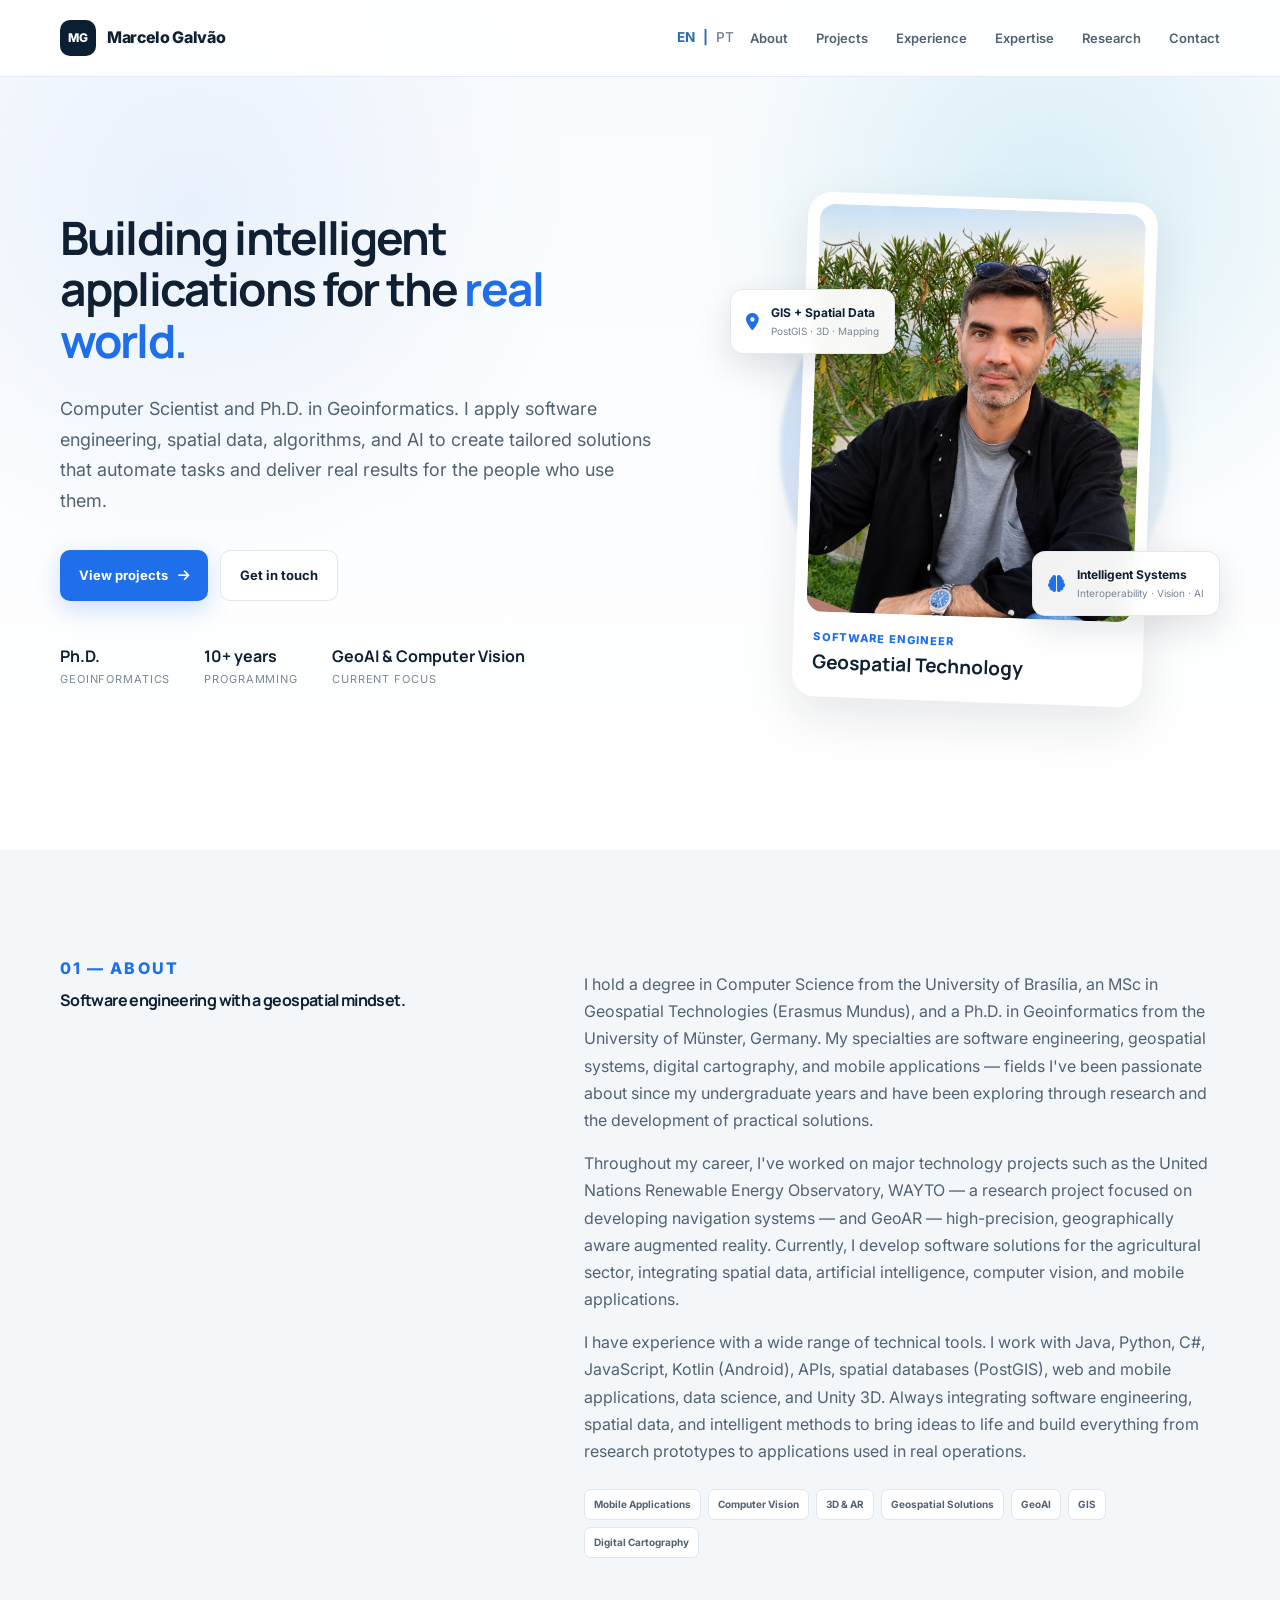
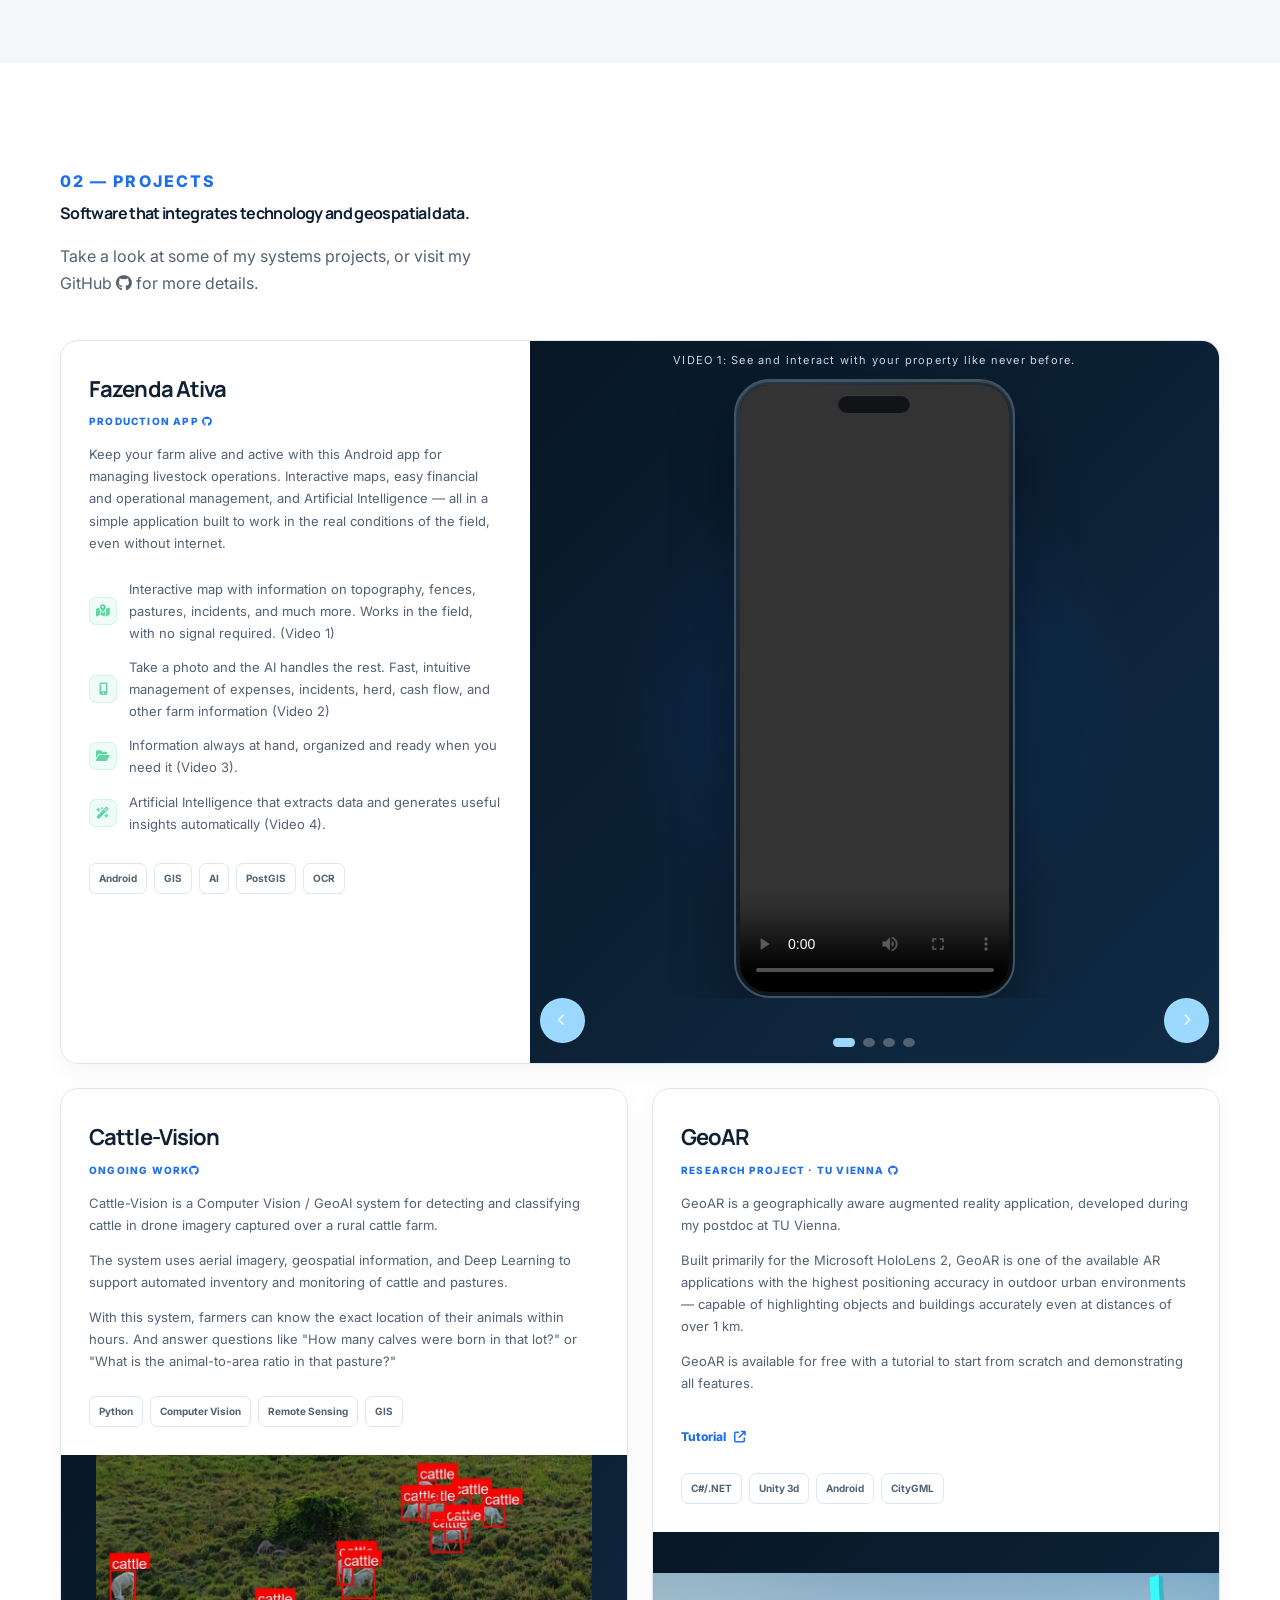
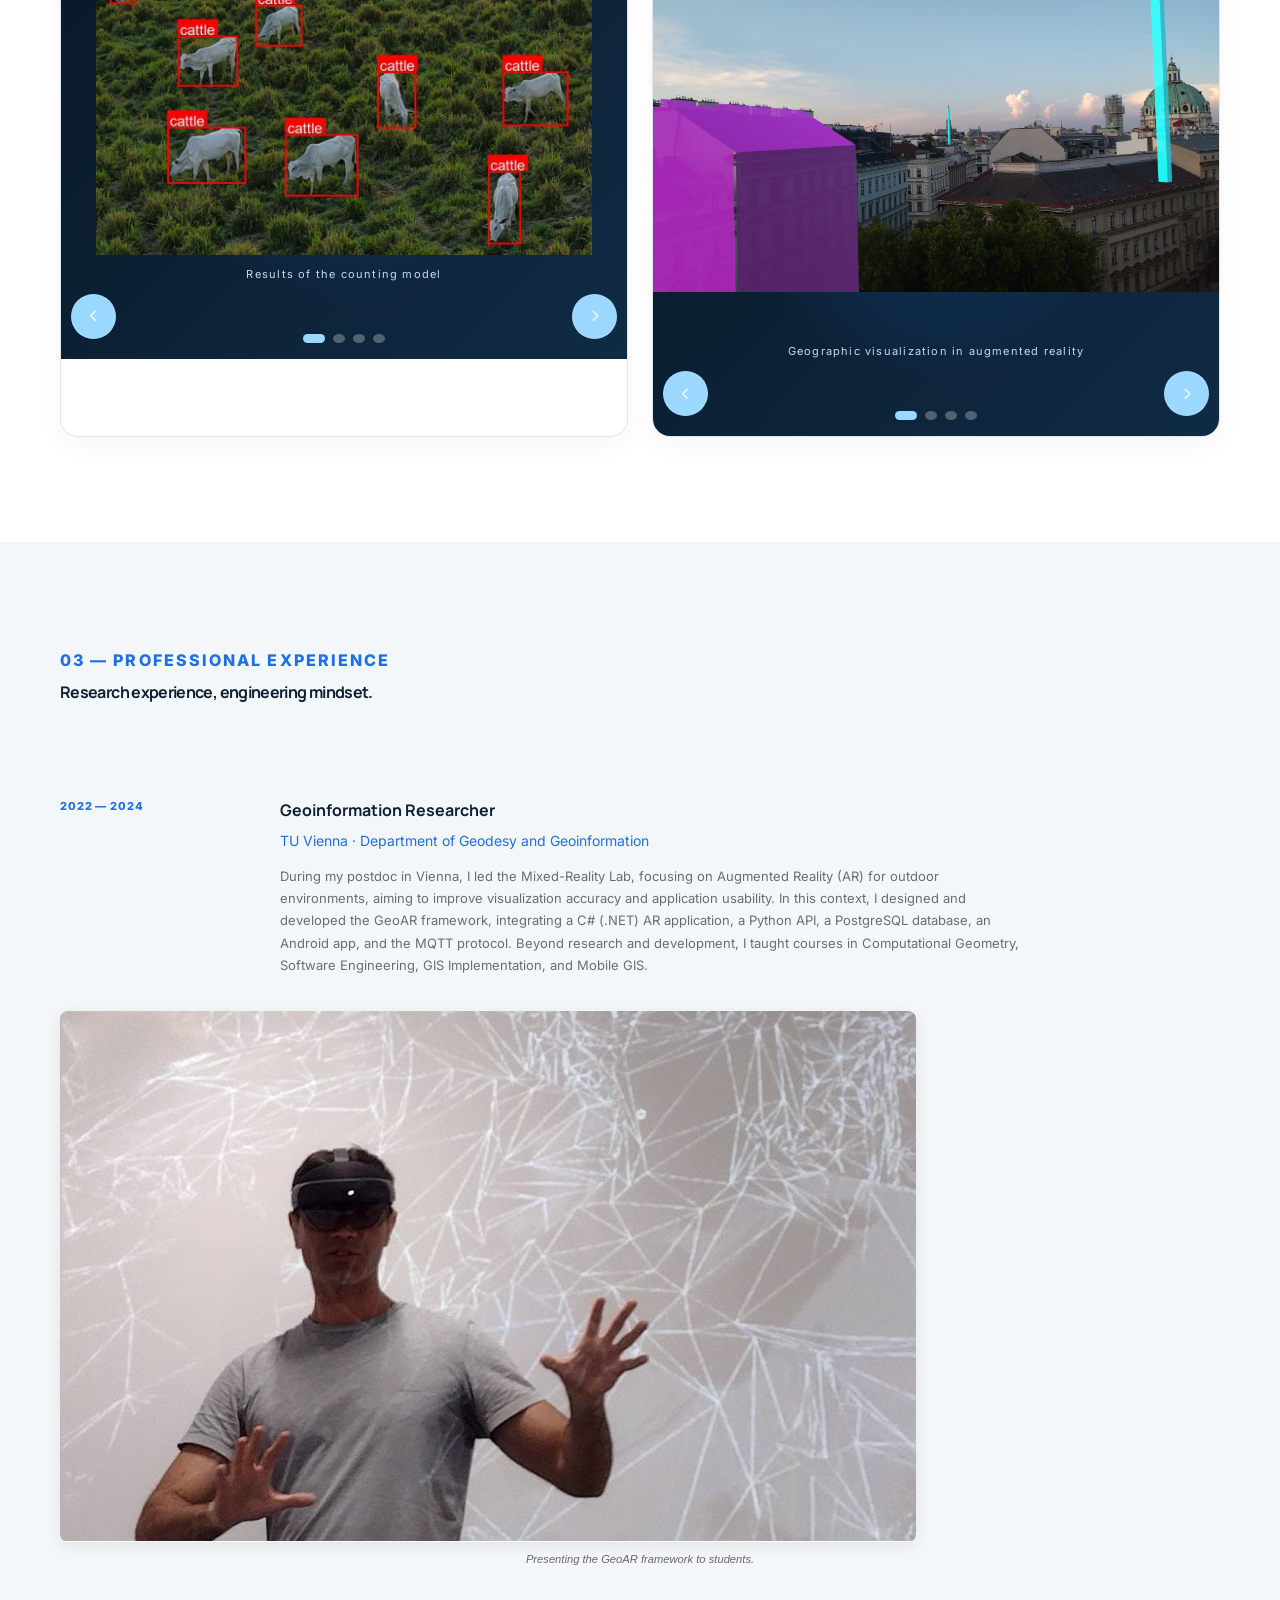
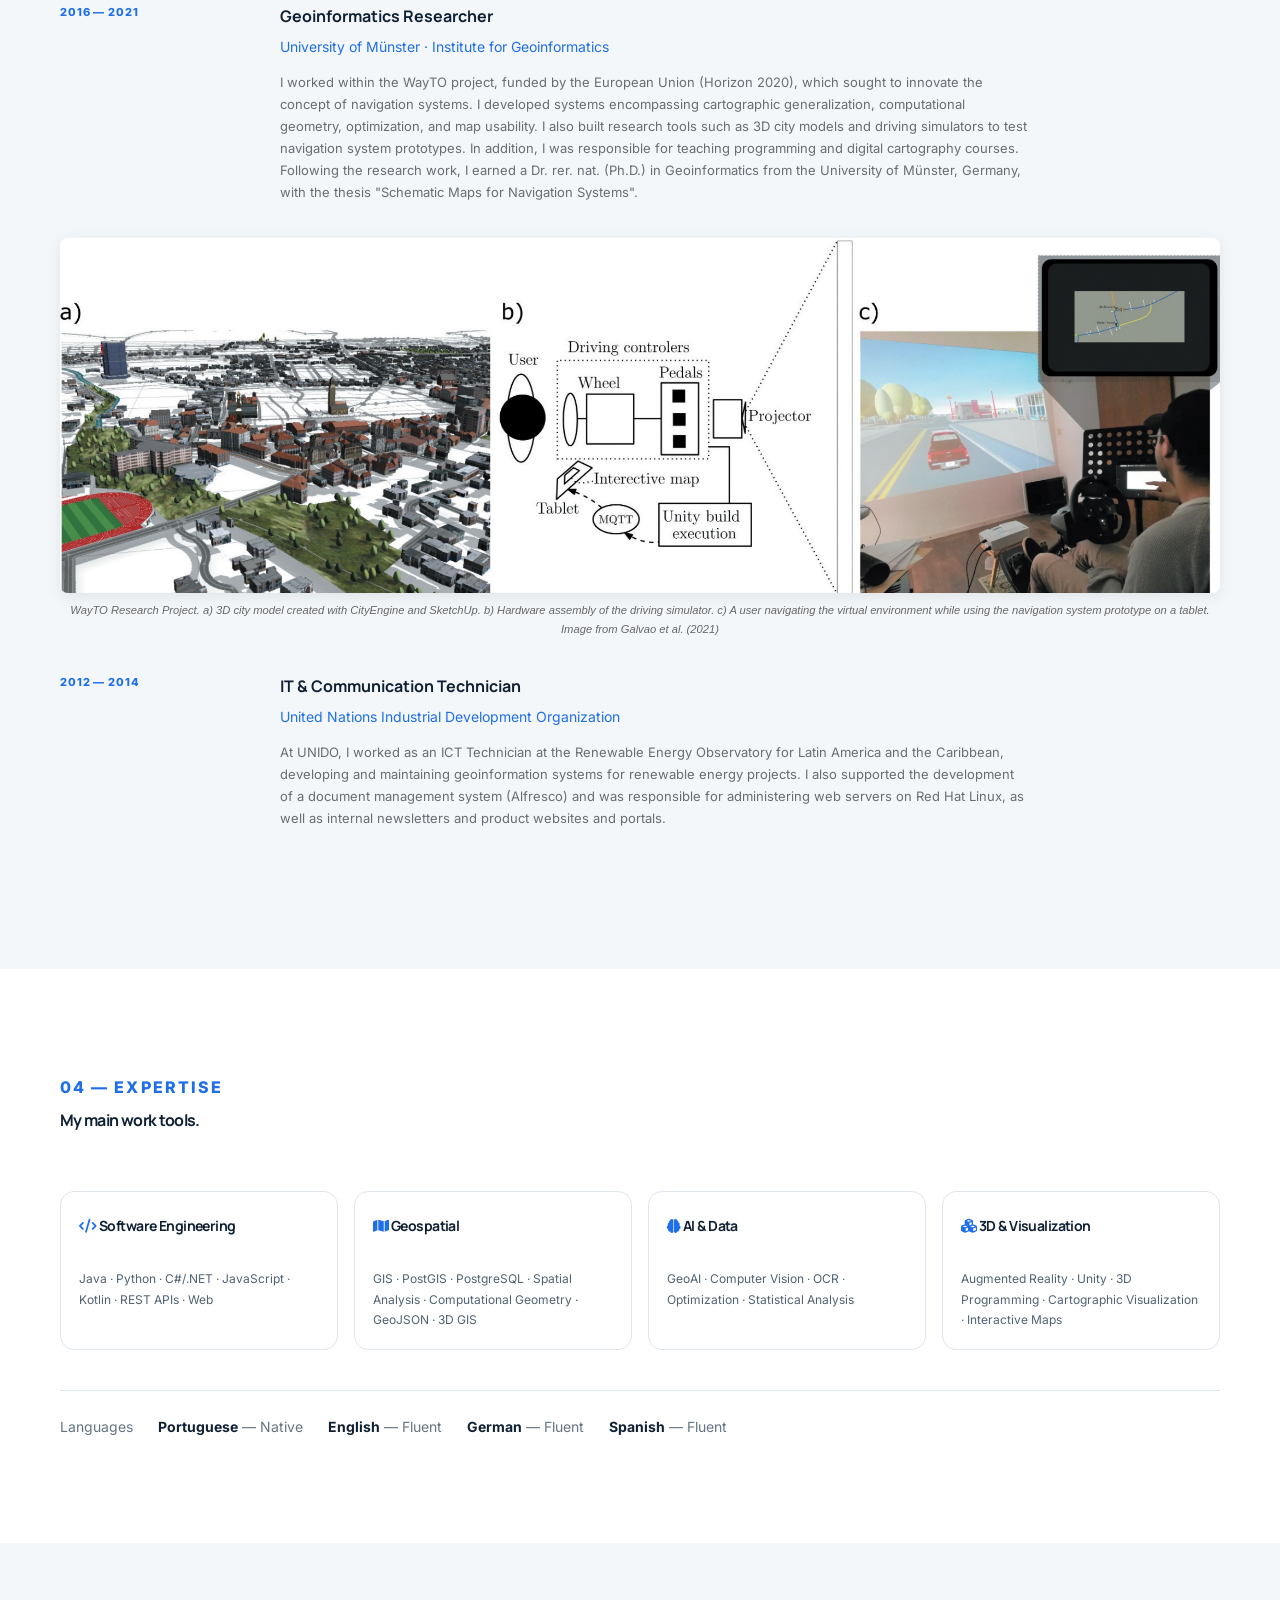
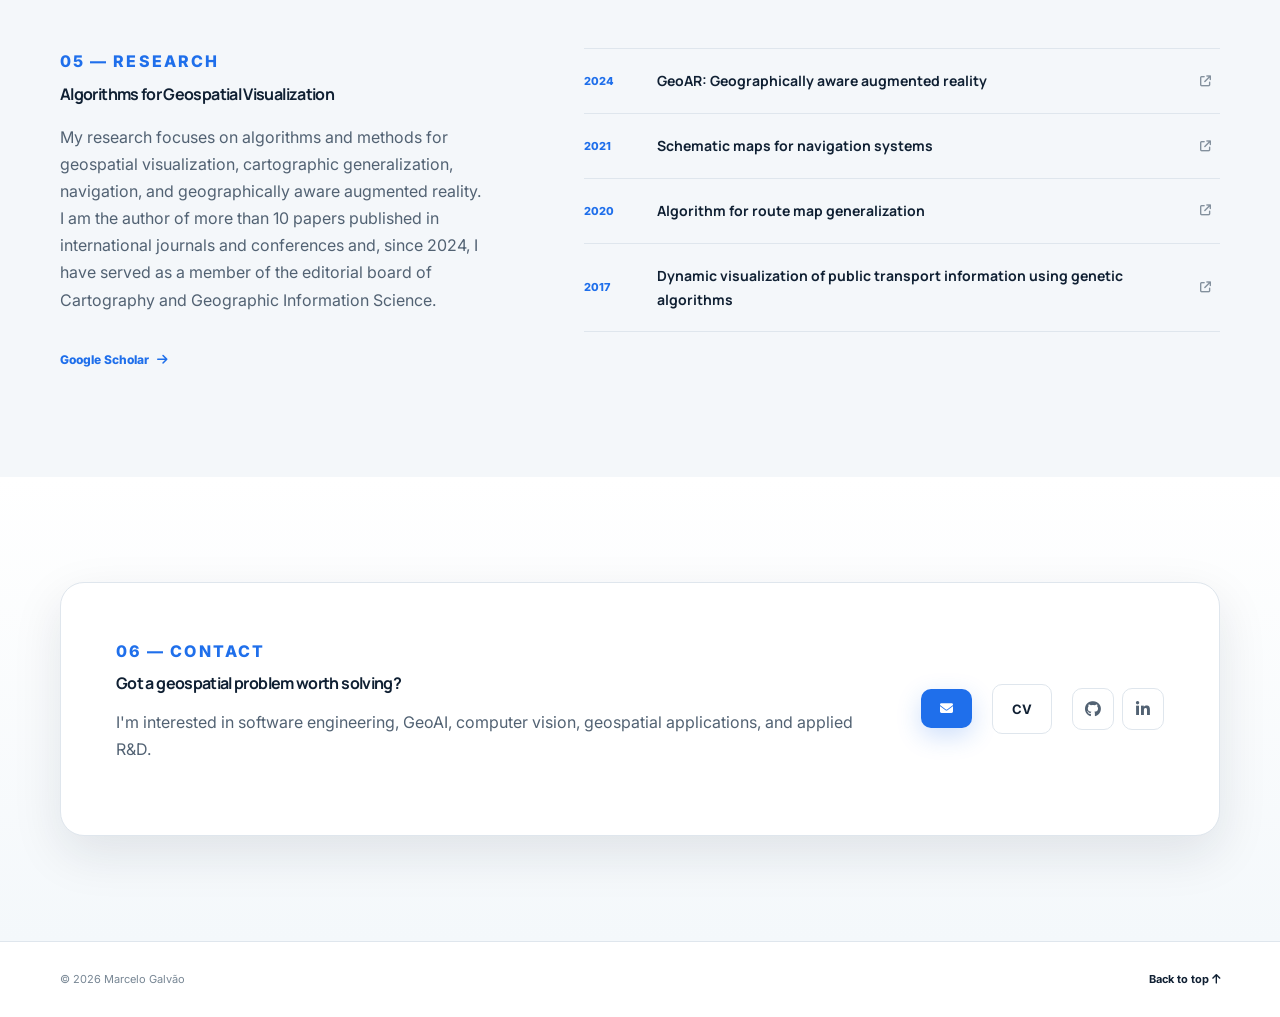
==== commit 60d27e03: "english page" ====
--- a/index-en.html
+++ b/index-en.html
@@ -5,7 +5,7 @@
   <meta name="viewport" content="width=device-width, initial-scale=1.0">
   <meta name="description" content="Marcelo Galvão — Geospatial Software Engineer, GeoAI, Computer Vision and Geoinformatics.">
   <meta name="author" content="Marcelo Galvão">
-  <title>Marcelo Galvão | Geospatial Software Engineer</title>
+  <title>Marcelo Galvão | Software Engineer, Geoinformatics Specialist</title>
 
   <link rel="icon" type="image/x-icon" href="assets/img/favicon.ico">
   <link rel="preconnect" href="https://fonts.googleapis.com">
@@ -18,10 +18,17 @@
 <body>
   <header class="site-header" id="top">
     <div class="container nav-wrap">
-      <a class="brand" href="#top" aria-label="Marcelo Galvão home">
+      <a class="brand" href="#top" aria-label="Marcelo Galvão home page">
         <span class="brand-mark">MG</span>
         <span>Marcelo Galvão</span>
       </a>
+
+      <!-- Language selector -->
+      <div class="language-selector" style="display: flex; align-items: center; gap: 0.5rem; margin-left: auto; margin-right: 1rem;">
+        <a href="index-en.html" style="color: #2b6cb0; text-decoration: none; font-size: 0.85rem; font-weight: 700;">EN</a>
+        <span style="color: #2b6cb0; font-weight: 700; font-size: 0.85rem;">|</span>
+        <a href="index.html" style="color: #718096; text-decoration: none; font-size: 0.85rem; font-weight: 500;">PT</a>
+      </div>
 
       <button class="nav-toggle" aria-label="Open navigation" aria-expanded="false">
         <i class="fa-solid fa-bars"></i>
@@ -42,32 +49,33 @@
     <section class="hero">
       <div class="hero-grid container">
         <div class="hero-copy">
-          <div class="eyebrow"><span></span> Geospatial software · GeoAI · Computer vision</div>
-          <h1>Building intelligent software for the <em>real world.</em></h1>
+          <!--<div class="eyebrow"><span></span> Geospatial software · GeoAI · Computer vision</div>-->
+          <h1>Building intelligent applications for the <em>real world.</em></h1>
           <p class="hero-lead">
-            Computer Scientist and PhD in Geoinformatics combining software engineering,
-            spatial data, algorithms and AI to build useful geospatial applications.
+            Computer Scientist and Ph.D. in Geoinformatics. I apply software engineering, spatial data,
+            algorithms, and AI to create tailored solutions that automate tasks and deliver real results for the people who use them.
           </p>
 
           <div class="hero-actions">
-            <a class="btn btn-primary" href="#projects">Explore my work <i class="fa-solid fa-arrow-right"></i></a>
-            <a class="btn btn-ghost" href="assets/CV_Marcelo_Galvao.pdf" target="_blank" rel="noopener">View CV</a>
+            <a class="btn btn-primary" href="#projects">View projects <i class="fa-solid fa-arrow-right"></i></a>
+            <a class="btn btn-ghost" href="#contact" >Get in touch</a>
+
           </div>
 
           <div class="hero-meta">
-            <div><strong>PhD</strong><span>Geoinformatics</span></div>
-            <div><strong>8+</strong><span>Years Java</span></div>
-            <div><strong>GeoAI</strong><span>Current focus</span></div>
+            <div><strong>Ph.D.</strong><span>Geoinformatics</span></div>
+            <div><strong>10+ years</strong><span>Programming</span></div>
+            <div><strong>GeoAI &amp; Computer Vision</strong><span>Current focus</span></div>
           </div>
         </div>
 
         <div class="hero-profile">
           <div class="profile-glow"></div>
           <div class="profile-card">
-            <img src="assets/profile.jpeg" alt="Marcelo Galvão">
+            <img src="assets/profile.jpg" alt="Marcelo Galvão">
             <div class="profile-caption">
               <span>Software Engineer</span>
-              <strong>Geospatial Systems</strong>
+              <strong>Geospatial Technology</strong>
             </div>
           </div>
           <div class="floating-card floating-card-one">
@@ -76,7 +84,7 @@
           </div>
           <div class="floating-card floating-card-two">
             <i class="fa-solid fa-brain"></i>
-            <div><strong>Intelligent Systems</strong><small>GeoAI · Vision · AI</small></div>
+            <div><strong>Intelligent Systems</strong><small>Interoperability · Vision · AI</small></div>
           </div>
         </div>
       </div>
@@ -86,24 +94,24 @@
       <div class="container two-column">
         <div>
           <div class="section-kicker">01 — About</div>
-          <h2>Software engineering with geospatial expertise.</h2>
+          <h2>Software engineering with a geospatial mindset.</h2>
         </div>
         <div class="section-copy">
           <p>
-            I am a Computer Scientist and PhD in Geoinformatics with experience in software
-            engineering, geospatial systems, computational geometry and location-based applications.
+            I hold a degree in Computer Science from the University of Brasília, an MSc in Geospatial Technologies (Erasmus Mundus), and a Ph.D. in Geoinformatics from the University of Münster, Germany.
+            My specialties are software engineering, geospatial systems, digital cartography, and mobile applications — fields I've been passionate about since my undergraduate years and have been exploring through research and the development of practical solutions.
           </p>
           <p>
-            My background includes Java, Python, C#, JavaScript, Kotlin, APIs, spatial databases,
-            mobile and web applications, augmented reality, and data analysis.
+            Throughout my career, I've worked on major technology projects such as the United Nations Renewable Energy Observatory, WAYTO — a research project focused on developing navigation systems — and GeoAR — high-precision, geographically aware augmented reality.
+            Currently, I develop software solutions for the agricultural sector, integrating spatial data, artificial intelligence, computer vision, and mobile applications.
           </p>
           <p>
-            I enjoy working where software, spatial data and intelligent methods meet — from
-            research prototypes to applications used in real-world operations.
+            I have experience with a wide range of technical tools. I work with Java, Python, C#, JavaScript, Kotlin (Android), APIs, spatial databases (PostGIS), web and mobile applications, data science, and Unity 3D.
+            Always integrating software engineering, spatial data, and intelligent methods to bring ideas to life and build everything from research prototypes to applications used in real operations.
           </p>
           <div class="tag-list">
-            <span>Geospatial Software</span><span>GeoAI</span><span>GIS</span>
-            <span>Computer Vision</span><span>Mobile Applications</span><span>3D & AR</span>
+            <span>Mobile Applications</span><span>Computer Vision</span><span>3D &amp; AR</span>
+            <span>Geospatial Solutions</span><span>GeoAI</span><span>GIS</span><span>Digital Cartography</span>
           </div>
         </div>
       </div>
@@ -113,17 +121,57 @@
       <div class="container">
         <div class="section-heading">
           <div>
-            <div class="section-kicker">02 — Recent projects</div>
-            <h2>Things I've built.</h2>
-          </div>
-          <p>Real applications and research systems that bring together software, mobility,spatial data and AI.</p>
+            <div class="section-kicker">02 — Projects</div>
+            <h2>Software that integrates technology and geospatial data.</h2>
+            <p class="section-copy">Take a look at some of my systems projects,
+              or visit my <a href="https://github.com/galvaomarcelo" target="_blank" rel="noopener" aria-label="GitHub">GitHub <i class="fa-brands fa-github"></i></a> for more details.
+
+
+            </p>
+          </div>
         </div>
 
         <div class="project-grid">
           <article class="project-card project-featured">
-            <div class="project-showcase" data-carousel aria-label="Featured project showcase">
+                        <div class="project-body">
+
+              <h3>Fazenda Ativa</h3>
+              <div class="project-label">Production app <a href="https://github.com/galvaomarcelo/fazenda-ativa" target="_blank" aria-label="GitHub"><i class="fa-brands fa-github"></i></a>
+</div>
+              <p>
+                Keep your farm alive and active with this Android app for managing livestock operations. Interactive maps, easy financial and operational management, and
+                Artificial Intelligence — all in a simple application built to work in the real conditions of the field, even without internet.
+
+              </p>
+
+              <ul class="project-features">
+                <li>
+                  <i class="fa-solid fa-map-location-dot"></i>
+                  <span>Interactive map with information on topography, fences, pastures, incidents, and much more.
+                    Works in the field, with no signal required. (Video 1)</span>
+                </li>
+
+                <li>
+                  <i class="fa-solid fa-mobile-screen-button"></i>
+                  <span>Take a photo and the AI handles the rest. Fast, intuitive management of expenses, incidents, herd, cash flow, and other farm information (Video 2)</span>
+                </li>
+
+                <li>
+                  <i class="fa-solid fa-folder-open"></i>
+                  <span>Information always at hand, organized and ready when you need it (Video 3).</span>
+                </li>
+
+                <li>
+                  <i class="fa-solid fa-wand-magic-sparkles"></i>
+                  <span>Artificial Intelligence that extracts data and generates useful insights automatically (Video 4).</span>
+                </li>
+              </ul>
+              <div class="project-tags"><span>Android</span><span>GIS</span><span>AI</span><span>PostGIS</span><span>OCR</span></div>
+            </div>
+            <div class="project-showcase" data-carousel aria-label="Featured project">
               <div class="carousel-track">
-                <div class="phone-slide is-active">
+                <div class="carousel-slide is-active">
+                  <div class="slide-label">VIDEO 1: See and interact with your property like never before.</div>
                   <div class="phone-frame">
                     <div class="phone-speaker"></div>
                     <div class="phone-screen">
@@ -132,10 +180,10 @@
                     </video>
                     </div>
                   </div>
-                  <div class="slide-label">Field mapping</div>
-                </div>
-
-                <div class="phone-slide">
+                </div>
+
+                <div class="carousel-slide">
+                  <div class="slide-label"> VIDEO 2: Need to log a transaction? Take a photo. The AI handles the rest.</div>
                   <div class="phone-frame">
                     <div class="phone-speaker"></div>
                     <div class="phone-screen">
@@ -144,10 +192,10 @@
                     </video>
                     </div>
                   </div>
-                  <div class="slide-label">Inspection flow</div>
-                </div>
-
-                <div class="phone-slide">
+                </div>
+
+                <div class="carousel-slide">
+                  <div class="slide-label">VIDEO 3: Data organized and accessible at any time.</div>
                   <div class="phone-frame">
                     <div class="phone-speaker"></div>
                     <div class="phone-screen">
@@ -156,24 +204,18 @@
                       </video>
                     </div>
                   </div>
-                  <div class="slide-label">AI-assisted notes</div>
-                </div>
-
-                <div class="phone-slide">
+                </div>
+
+                <div class="carousel-slide">
+                  <div class="slide-label">VIDEO 4: The AI that understands your farm and tells you what to do.</div>
                   <div class="phone-frame">
                     <div class="phone-speaker"></div>
                     <div class="phone-screen">
-                      <div class="screen-content screen-fleet">
-                        <span class="screen-tag">Fleet</span>
-                        <div class="mini-map map-fleet"></div>
-                        <div class="fleet-status">
-                          <span>6 active</span>
-                          <span class="status-ok">Online</span>
-                        </div>
-                      </div>
+                      <video controls playsinline preload="metadata">
+                          <source src="assets/ia-insights.mp4" type="video/mp4">
+                      </video>
                     </div>
                   </div>
-                  <div class="slide-label">Operations view</div>
                 </div>
               </div>
 
@@ -186,144 +228,349 @@
                 </button>
               </div>
 
-              <div class="carousel-dots" aria-label="Project slide selector">
+              <div class="carousel-dots" aria-label="Slide selector">
                 <button class="dot is-active" type="button" data-slide="0" aria-label="Go to slide 1"></button>
                 <button class="dot" type="button" data-slide="1" aria-label="Go to slide 2"></button>
                 <button class="dot" type="button" data-slide="2" aria-label="Go to slide 3"></button>
                 <button class="dot" type="button" data-slide="3" aria-label="Go to slide 4"></button>
               </div>
             </div>
+
+          </article>
+
+          <article class="project-card">
             <div class="project-body">
-              <div class="project-label">Real-world application</div>
-              <h3>Intelligent Farm Management</h3>
-              <p>
-                A mobile-first geospatial management platform developed for a real agricultural
-                operation. It combines mobile mapping, incident records, photos, expenses and
-                AI-assisted information extraction and insights.
-              </p>
-              <div class="project-tags"><span>Android</span><span>GIS</span><span>AI</span><span>PostGIS</span><span>OCR</span></div>
-              <a class="project-link" href="#" aria-label="Farm Management case study">Case study <i class="fa-solid fa-arrow-up-right-from-square"></i></a>
-            </div>
-          </article>
-
-          <article class="project-card">
-            <div class="video-frame video-frame-portrait">
-              <video controls preload="metadata" poster="assets/img/geoar-poster.jpg">
-                <source src="assets/video/geoar.mp4" type="video/mp4">
-                Your browser does not support the video tag.
-              </video>
-              <div class="video-placeholder">
-                <i class="fa-solid fa-play"></i>
-                <span>Add your screen recording</span>
-                <small>assets/video/geoar.mp4</small>
-              </div>
-            </div>
-            <div class="project-body">
-              <div class="project-label">Research · TU Wien</div>
-              <h3>Geographic-aware Augmented Reality</h3>
-              <p>AR systems for geospatial visualization, localization, calibration and registration of geographic information.</p>
-              <div class="project-tags"><span>C#/.NET</span><span>Unity</span><span>Android</span><span>3D</span></div>
-              <a class="project-link" href="https://doi.org/10.1080/13658816.2024.2315057" target="_blank" rel="noopener">Publication <i class="fa-solid fa-arrow-up-right-from-square"></i></a>
-            </div>
-          </article>
-
-          <article class="project-card">
-            <div class="video-frame">
-              <video controls preload="metadata" poster="assets/img/drone-poster.jpg">
-                <source src="assets/video/drone-vision.mp4" type="video/mp4">
-                Your browser does not support the video tag.
-              </video>
-              <div class="video-placeholder">
-                <i class="fa-solid fa-play"></i>
-                <span>Upcoming project</span>
-                <small>Drone imagery · computer vision · GIS</small>
-              </div>
-            </div>
-            <div class="project-body">
-              <div class="project-label">Current direction</div>
-              <h3>Drone & Computer Vision</h3>
-              <p>Exploring computer vision and GeoAI for extracting useful information from aerial imagery and integrating results into spatial systems.</p>
+
+              <h3>Cattle-Vision</h3>
+              <div class="project-label">Ongoing work<a href="https://github.com/galvaomarcelo/cattle-vision" target="_blank" aria-label="GitHub"><i class="fa-brands fa-github"></i></a></div>
+              <p>Cattle-Vision is a Computer Vision / GeoAI system for detecting and classifying cattle in drone imagery captured over a rural cattle farm.</p>
+              <p> The system uses aerial imagery, geospatial information, and Deep Learning to support automated inventory and monitoring of cattle and pastures.</p>
+              <p>With this system, farmers can know the exact location of their animals within hours. And answer questions like "How many calves were born in that lot?" or "What is the animal-to-area ratio in that pasture?"</p>
               <div class="project-tags"><span>Python</span><span>Computer Vision</span><span>Remote Sensing</span><span>GIS</span></div>
             </div>
+            <div class="project-showcase" data-carousel aria-label="Drone &amp; Computer Vision">
+
+              <div class="carousel-track">
+
+                <div class="carousel-slide is-active">
+                  <img
+                    src="assets/detection1.jpg"
+                    alt="Aerial image of the property">
+
+                  <div class="slide-label">
+                    Results of the counting model
+                  </div>
+                </div>
+
+
+                <div class="carousel-slide">
+                  <img
+                    src="assets/detection2.jpg"
+                    alt="Object detection by computer vision">
+
+                  <div class="slide-label">
+                    Automatic detection and classification
+                  </div>
+                </div>
+
+
+                <div class="carousel-slide">
+                  <img
+                    src="assets/detection3.jpg"
+                    alt="Map generated from drone imagery">
+
+                  <div class="slide-label">
+                    Results of the counting model
+                  </div>
+                </div>
+
+
+                <div class="carousel-slide">
+                  <img
+                    src="assets/detection4.jpg"
+                    alt="Geospatial data analysis">
+
+                  <div class="slide-label">
+                    Integration with geospatial data
+                  </div>
+                </div>
+
+              </div>
+
+
+              <div class="carousel-controls">
+
+                <button
+                  class="carousel-btn prev"
+                  type="button"
+                  aria-label="Previous slide">
+                  <i class="fa-solid fa-chevron-left"></i>
+                </button>
+
+                <button
+                  class="carousel-btn next"
+                  type="button"
+                  aria-label="Next slide">
+                  <i class="fa-solid fa-chevron-right"></i>
+                </button>
+
+              </div>
+
+
+              <div class="carousel-dots" aria-label="Slide selector">
+
+                <button class="dot is-active"
+                        type="button"
+                        data-slide="0"
+                        aria-label="Go to slide 1"></button>
+
+                <button class="dot"
+                        type="button"
+                        data-slide="1"
+                        aria-label="Go to slide 2"></button>
+
+                <button class="dot"
+                        type="button"
+                        data-slide="2"
+                        aria-label="Go to slide 3"></button>
+
+                <button class="dot"
+                        type="button"
+                        data-slide="3"
+                        aria-label="Go to slide 4"></button>
+
+              </div>
+
+            </div>
+
           </article>
+
+          <article class="project-card">
+
+            <div class="project-body">
+
+              <h3>GeoAR</h3>
+              <div class="project-label">Research Project · TU Vienna <a href="https://github.com/galvaomarcelo/GeoAR" target="_blank" aria-label="GitHub"><i class="fa-brands fa-github"></i></a></div>
+
+              <p>GeoAR is a geographically aware augmented reality application, developed during my postdoc at TU Vienna.</p>
+               <p>
+                Built primarily for the Microsoft HoloLens 2, GeoAR is one of the available AR applications with the highest positioning accuracy in
+                outdoor urban environments — capable of highlighting objects and buildings accurately even at distances of over 1 km.
+              </p>
+              <p>GeoAR is available for free with a <a href="https://geoinfo.geo.tuwien.ac.at/geoar-getting-started/" target="_blank" aria-label="GeoAR Tutorial">tutorial</a> to start from scratch and demonstrating all features.</p>
+
+                <a class="project-link"
+                href="https://geoinfo.geo.tuwien.ac.at/geoar-getting-started/"
+                target="_blank"
+                rel="noopener">
+                Tutorial <i class="fa-solid fa-arrow-up-right-from-square"></i>
+              </a>
+
+              <div class="project-tags">
+                <span>C#/.NET</span>
+                <span>Unity 3d</span>
+                <span>Android</span>
+                <span>CityGML</span>
+
+              </div>
+
+
+            </div>
+
+
+            <div class="project-showcase" data-carousel aria-label="GeoAR project">
+
+              <div class="carousel-track">
+
+                <!-- YouTube -->
+                <div class="carousel-slide is-active">
+                  <img
+                    src="assets/geoar4.jpg"
+                    alt="Georeferenced objects in augmented reality">
+
+                  <div class="slide-label">
+                    Geographic visualization in augmented reality
+                  </div>
+                </div>
+
+
+                <!-- Photo 1 -->
+                <div class="carousel-slide">
+                  <img
+                    src="assets/geoar1.jpg"
+                    alt="GeoAR application in an urban environment">
+
+                  <div class="slide-label">
+                    Visualization of geographic data in the real environment
+                  </div>
+                </div>
+
+                                <!-- Photo 1 -->
+                <div class="carousel-slide">
+                  <img
+                    src="assets/geoar2.jpg"
+                    alt="GeoAR application in an urban environment">
+
+                  <div class="slide-label">
+                    Visualization of geographic data in the real environment
+                  </div>
+                </div>
+
+
+                <!-- Photo 3 -->
+                <div class="carousel-slide">
+                  <div class="video-frame video-frame-portrait">
+                  <iframe
+                    width="560"
+                    height="315"
+                    src="https://www.youtube.com/embed/m20O9Fhk0kc?si=UZ-qTSnx0lqwA_CK"
+                    title="YouTube video player"
+                    frameborder="0"
+                    allow="accelerometer; autoplay; clipboard-write; encrypted-media; gyroscope; picture-in-picture; web-share" referrerpolicy="strict-origin-when-cross-origin" allowfullscreen>
+                    </iframe>
+                  </div>
+
+
+                  <div class="slide-label">
+                    Video tutorial on how to use it.
+                  </div>
+                </div>
+
+              </div>
+
+
+              <div class="carousel-controls">
+                <button class="carousel-btn prev"
+                        type="button"
+                        aria-label="Previous slide">
+                  <i class="fa-solid fa-chevron-left"></i>
+                </button>
+
+                <button class="carousel-btn next"
+                        type="button"
+                        aria-label="Next slide">
+                  <i class="fa-solid fa-chevron-right"></i>
+                </button>
+              </div>
+
+
+              <div class="carousel-dots" aria-label="Slide selector">
+                <button class="dot is-active"
+                        type="button"
+                        data-slide="0"
+                        aria-label="Go to slide 1"></button>
+
+                <button class="dot"
+                        type="button"
+                        data-slide="1"
+                        aria-label="Go to slide 2"></button>
+
+                <button class="dot"
+                        type="button"
+                        data-slide="2"
+                        aria-label="Go to slide 3"></button>
+
+                <button class="dot"
+                        type="button"
+                        data-slide="3"
+                        aria-label="Go to slide 4"></button>
+              </div>
+
+            </div>
+
+          </article>
+
+
         </div>
       </div>
     </section>
 
-    <section class="section section-dark" id="experience">
-      <div class="container">
-        <div class="section-kicker light">03 — Experience</div>
-        <h2>Research experience, engineering mindset.</h2>
-
-        <div class="timeline">
-          <article class="timeline-item">
-            <div class="timeline-date">2022 — 2024</div>
-            <div>
-              <div class="timeline-role">Postdoctoral Researcher</div>
-              <div class="timeline-org">TU Wien · Department of Geodesy and Geoinformation</div>
-              <p>Developed geographic-aware augmented reality systems and integrated C#/.NET, Python, Android, PostgreSQL, IoT and 3D geospatial data.</p>
-            </div>
-          </article>
-
-          <article class="timeline-item">
-            <div class="timeline-date">2016 — 2021</div>
-            <div>
-              <div class="timeline-role">Research Associate · PhD</div>
-              <div class="timeline-org">University of Münster · Institute for Geoinformatics</div>
-              <p>Developed geospatial algorithms for cartographic generalization, computational geometry, optimization and map usability; taught programming and digital cartography.</p>
-            </div>
-          </article>
-
-          <article class="timeline-item">
-            <div class="timeline-date">2012 — 2014</div>
-            <div>
-              <div class="timeline-role">IT Consultant</div>
-              <div class="timeline-org">UNIDO</div>
-              <p>Managed georeferenced information systems, web applications, digital library infrastructure and Linux servers for a renewable-energy observatory.</p>
-            </div>
-          </article>
-        </div>
-      </div>
-    </section>
-
+    <section class="section section-muted" id="experience">
+  <div class="container">
+    <div class="section-kicker">03 — Professional Experience</div>
+    <h2>Research experience, engineering mindset.</h2>
+
+    <div class="timeline">
+      <article class="timeline-item">
+        <div class="timeline-date">2022 — 2024</div>
+        <div>
+          <div class="timeline-role">Geoinformation Researcher</div>
+          <div class="timeline-org">TU Vienna · Department of Geodesy and Geoinformation</div>
+          <p>During my postdoc in Vienna, I led the Mixed-Reality Lab, focusing on Augmented Reality (AR) for outdoor environments, aiming to improve visualization accuracy and application usability.
+            In this context, I designed and developed the GeoAR framework, integrating a C# (.NET) AR application, a Python API, a PostgreSQL database, an Android app, and the MQTT protocol.
+            Beyond research and development, I taught courses in Computational Geometry, Software Engineering, GIS Implementation, and Mobile GIS.</p>
+        </div>
+      </article>
+
+      <figure class="timeline-figure">
+        <img src="assets/geoar3.jpg" alt="Presenting the GeoAR framework to students" loading="lazy">
+        <figcaption>Presenting the GeoAR framework to students.</figcaption>
+      </figure>
+
+      <article class="timeline-item">
+        <div class="timeline-date">2016 — 2021</div>
+        <div>
+          <div class="timeline-role">Geoinformatics Researcher</div>
+          <div class="timeline-org">University of Münster · Institute for Geoinformatics</div>
+          <p>I worked within the WayTO project, funded by the European Union (Horizon 2020), which sought to innovate the concept of navigation systems.
+            I developed systems encompassing cartographic generalization, computational geometry, optimization, and map usability.
+            I also built research tools such as 3D city models and driving simulators to test navigation system prototypes.
+            In addition, I was responsible for teaching programming and digital cartography courses.
+            Following the research work, I earned a Dr. rer. nat. (Ph.D.) in Geoinformatics from the University of Münster, Germany, with the thesis "Schematic Maps for Navigation Systems".</p>
+        </div>
+      </article>
+
+      <figure class="timeline-figure">
+        <img src="assets/experience2.jpg" alt="WayTO project navigation system prototype" loading="lazy">
+        <figcaption>WayTO Research Project. a) 3D city model created with CityEngine and SketchUp. b) Hardware assembly of the driving simulator. c) A user navigating the virtual environment while using the navigation system prototype on a tablet. Image from <a href="https://doi.org/10.1016/j.geus.2021.100456" target="_blank" rel="noopener noreferrer">Galvao et al. (2021)</a></figcaption>
+      </figure>
+
+      <article class="timeline-item">
+        <div class="timeline-date">2012 — 2014</div>
+        <div>
+          <div class="timeline-role">IT &amp; Communication Technician</div>
+          <div class="timeline-org">United Nations Industrial Development Organization</div>
+          <p>At UNIDO, I worked as an ICT Technician at the Renewable Energy Observatory for Latin America and the Caribbean, developing and maintaining geoinformation systems for renewable energy projects. I also supported the development of a document management system (Alfresco) and was responsible for administering web servers on Red Hat Linux, as well as internal newsletters and product websites and portals.</p>
+        </div>
+      </article>
+    </div>
+  </div>
+</section>
     <section class="section" id="expertise">
       <div class="container">
         <div class="section-heading">
           <div>
             <div class="section-kicker">04 — Expertise</div>
-            <h2>A practical technical toolkit.</h2>
+            <h2>My main work tools.</h2>
           </div>
         </div>
 
         <div class="expertise-grid">
           <div class="expertise-card">
-            <i class="fa-solid fa-code"></i>
-            <h3>Software Engineering</h3>
-            <p>Java · Python · C#/.NET · JavaScript · Kotlin · REST APIs · Android · Web</p>
+
+            <h3><i class="fa-solid fa-code"></i> Software Engineering</h3>
+            <p>Java · Python · C#/.NET · JavaScript · Kotlin · REST APIs · Web</p>
           </div>
           <div class="expertise-card">
-            <i class="fa-solid fa-map"></i>
-            <h3>Geospatial</h3>
+            <h3><i class="fa-solid fa-map"></i> Geospatial</h3>
             <p>GIS · PostGIS · PostgreSQL · Spatial Analysis · Computational Geometry · GeoJSON · 3D GIS</p>
           </div>
           <div class="expertise-card">
-            <i class="fa-solid fa-wand-magic-sparkles"></i>
-            <h3>AI & Data</h3>
-            <p>GeoAI · Computer Vision · OCR · Machine Learning · Optimization · Statistical Analysis</p>
+            <h3><i class="fa-solid fa-brain"></i> AI &amp; Data</h3>
+            <p>GeoAI · Computer Vision · OCR  · Optimization · Statistical Analysis</p>
           </div>
           <div class="expertise-card">
-            <i class="fa-solid fa-cubes"></i>
-            <h3>3D & Visualization</h3>
-            <p>Augmented Reality · Unity · 3D visualization · Cartographic visualization · Interactive maps</p>
+            <h3><i class="fa-solid fa-cubes"></i> 3D &amp; Visualization</h3>
+            <p>Augmented Reality · Unity · 3D Programming · Cartographic Visualization · Interactive Maps</p>
           </div>
         </div>
 
         <div class="languages">
-          <span><b>Languages</b></span>
-          <span>Portuguese — Native</span>
-          <span>English — Proficient</span>
-          <span>German — Advanced</span>
-          <span>Spanish — Proficient</span>
+          <span>Languages</span>
+          <span><b>Portuguese</b> — Native</span>
+          <span><b>English</b> — Fluent</span>
+          <span><b>German</b> — Fluent</span>
+          <span><b>Spanish</b> — Fluent</span>
         </div>
       </div>
     </section>
@@ -332,33 +579,36 @@
       <div class="container research-grid">
         <div>
           <div class="section-kicker">05 — Research</div>
-          <h2>From algorithms to usable maps.</h2>
+          <h2>Algorithms for Geospatial Visualization</h2>
           <p class="section-copy">
             My research focuses on algorithms and methods for geospatial visualization,
-            generalization, wayfinding and geographic-aware augmented reality.
+  cartographic generalization, navigation, and geographically aware augmented
+  reality. I am the author of more than 10 papers published in international journals and
+  conferences and, since 2024, I have served as a member of the editorial
+  board of Cartography and Geographic Information Science.
           </p>
-          <a class="text-link" href="https://scholar.google.com/" target="_blank" rel="noopener">Google Scholar <i class="fa-solid fa-arrow-right"></i></a>
+          <a class="text-link" href="https://scholar.google.com/citations?user=P2SCXm4AAAAJ&hl=pt-PT&oi=sra" target="_blank" rel="noopener">Google Scholar <i class="fa-solid fa-arrow-right"></i></a>
         </div>
 
         <div class="publication-list">
-          <a href="https://doi.org/10.1080/13658816.2024.2315057" target="_blank" rel="noopener">
+          <a href="https://www.tandfonline.com/doi/full/10.1080/13658816.2024.2355326" target="_blank" rel="noopener">
             <span>2024</span>
-            <strong>GeoAR: A calibration method for geographic-aware augmented reality</strong>
+            <strong>GeoAR: Geographically aware augmented reality</strong>
             <i class="fa-solid fa-arrow-up-right-from-square"></i>
           </a>
-          <a href="https://doi.org/10.5311/JOSIS.2020.21.589" target="_blank" rel="noopener">
+          <a href="https://www.tandfonline.com/doi/full/10.1080/15230406.2021.1943531" target="_blank" rel="noopener">
             <span>2021</span>
-            <strong>Evaluating schematic route maps in wayfinding tasks for in-car navigation</strong>
+            <strong>Schematic maps for navigation systems</strong>
             <i class="fa-solid fa-arrow-up-right-from-square"></i>
           </a>
           <a href="https://josis.org/index.php/josis/article/view/135" target="_blank" rel="noopener">
             <span>2020</span>
-            <strong>Route schematization with landmarks</strong>
+            <strong>Algorithm for route map generalization</strong>
             <i class="fa-solid fa-arrow-up-right-from-square"></i>
           </a>
           <a href="https://doi.org/10.1007/978-3-319-61297-3_8" target="_blank" rel="noopener">
             <span>2017</span>
-            <strong>Dynamic visualization of transit information using genetic algorithms</strong>
+            <strong>Dynamic visualization of public transport information using genetic algorithms</strong>
             <i class="fa-solid fa-arrow-up-right-from-square"></i>
           </a>
         </div>
@@ -369,14 +619,15 @@
       <div class="container contact-card">
         <div>
           <div class="section-kicker">06 — Contact</div>
-          <h2>Have a geospatial problem worth solving?</h2>
-          <p>I'm interested in software engineering, GeoAI, computer vision, geospatial applications and applied R&D.</p>
+          <h2>Got a geospatial problem worth solving?</h2>
+          <p>I'm interested in software engineering, GeoAI, computer vision, geospatial applications, and applied R&amp;D.</p>
         </div>
         <div class="contact-actions">
-          <a class="btn btn-primary" href="mailto:YOUR_EMAIL@example.com">Get in touch <i class="fa-solid fa-envelope"></i></a>
+          <a class="btn btn-primary" href="mailto:email2marcelogalvao@gmail.com"><i class="fa-solid fa-envelope"></i></a>
+          <a class="btn btn-ghost" href="assets/CV_Marcelo_Galvao.pdf" target="_blank" rel="noopener">CV</a>
           <div class="socials">
             <a href="https://github.com/galvaomarcelo" target="_blank" rel="noopener" aria-label="GitHub"><i class="fa-brands fa-github"></i></a>
-            <a href="#" target="_blank" rel="noopener" aria-label="LinkedIn"><i class="fa-brands fa-linkedin-in"></i></a>
+            <a href="https://www.linkedin.com/in/marcelogalvaophd/" target="_blank" rel="noopener" aria-label="LinkedIn"><i class="fa-brands fa-linkedin-in"></i></a>
           </div>
         </div>
       </div>
@@ -392,4 +643,4 @@
 
   <script src="js/scripts.js"></script>
 </body>
-</html>
+</html>
--- a/css/styles.css
+++ b/css/styles.css
@@ -57,7 +57,7 @@
 h1,h2,h3 { font-family:"Manrope", sans-serif; line-height:1.12; letter-spacing:-.04em; }
 h1 { font-size:clamp(46px,2vw,30px); margin:0 0 28px; max-width:760px; }
 h1 em { color:var(--blue); font-style:normal; }
-h2 { font-size:clamp(28px,1vw,20px); margin:10px 0 20px; }
+h2 { font-size:clamp(16px,1vw,20px); margin:10px 0 20px; }
 h3 { font-size:22px; margin:8px 0 12px; }
 .hero-lead { color:var(--ink-soft); font-size:18px; max-width:690px; }
 .hero-actions { display:flex; gap:12px; margin:34px 0 42px; }
@@ -144,17 +144,35 @@
 .section-dark h2 { max-width:650px; }
 .timeline { margin-top:60px; border-top:1px solid rgba(255,255,255,.12); }
 .timeline-item { display:grid; grid-template-columns:180px 1fr; gap:40px; padding:34px 0; border-bottom:1px solid rgba(255,255,255,.12); }
-.timeline-date { color:#72a8c3; font-size:11px; font-weight:800; text-transform:uppercase; letter-spacing:.08em; }
-.timeline-role { font-family:"Manrope"; font-size:21px; font-weight:700; }
-.timeline-org { color:#7fc2dc; font-size:12px; margin:5px 0 12px; }
-.timeline-item p { color:#a9b8c6; max-width:750px; font-size:13px; margin:0; }
+.timeline-date { color:var(--blue); font-size:11px; font-weight:800; text-transform:uppercase; letter-spacing:.08em; }
+.timeline-role { font-family:"Manrope"; font-size:16px; font-weight:700; }
+.timeline-org { color:var(--blue); font-size:14px; margin:5px 0 12px; }
+.timeline-item p { color:#686d72; max-width:750px; font-size:13px; margin:0; }
+.timeline-figure {
+  margin: 0 0;
+  text-align: center;
+}
+
+.timeline-figure img {
+  max-width: 100%;
+  height: auto;
+  border-radius: 8px;
+  box-shadow: 0 4px 16px rgba(0,0,0,0.08);
+}
+
+.timeline-figure figcaption {
+  margin-top: 0.5rem;
+  font-size: 0.7rem;
+  color: #666;
+  font-style: italic;
+}
 
 .expertise-grid { display:grid; grid-template-columns:repeat(4,1fr); gap:16px; }
-.expertise-card { border:1px solid var(--line); border-radius:14px; padding:24px; background:#fff; }
-.expertise-card i { color:var(--blue); font-size:18px; margin-bottom:24px; }
-.expertise-card h3 { font-size:18px; }
+.expertise-card { border:1px solid var(--line); border-radius:14px; padding:18px; background:#fff; }
+.expertise-card i { color:var(--blue); font-size:14px; margin-bottom:24px; }
+.expertise-card h3 { font-size:14px; }
 .expertise-card p { color:var(--ink-soft); font-size:12px; margin:0; }
-.languages { display:flex; flex-wrap:wrap; gap:25px; margin-top:40px; padding-top:24px; border-top:1px solid var(--line); color:#657483; font-size:12px; }
+.languages { display:flex; flex-wrap:wrap; gap:25px; margin-top:40px; padding-top:24px; border-top:1px solid var(--line); color:#657483; font-size:14px; }
 .languages b { color:var(--ink); }
 
 .research-grid { display:grid; grid-template-columns:.8fr 1.2fr; gap:100px; }
@@ -214,59 +232,41 @@
 }
 
 
+/* =========================================
+   Generic Carousel
+   ========================================= */
+
 .project-showcase {
-    position: relative;
-    display: block;
-    min-height: 560px;
-    padding: 0px 0px 60px;
-    overflow: hidden;
-    background:
+  position: relative;
+  overflow: hidden;
+  padding-bottom: 65px;
+   background:
         radial-gradient(circle at center, rgba(31, 111, 235, 0.22), transparent 52%),
         linear-gradient(135deg, #081726, #102b45);
 }
 
 .carousel-track {
-    position: relative;
-    display: flex;
-    align-items: flex-end;
-    gap: 6px;
-    min-height: 430px;
-    width: 100%;
-    overflow-x: auto;
-    scroll-behavior: smooth;
-    scrollbar-width: none;
-    -ms-overflow-style: none;
-    padding: 10px 8px 12px;
-}
-
-.carousel-track::-webkit-scrollbar {
-    display: none;
-}
-
-.phone-slide {
-    position: relative;
-    display: flex;
-    margin: 5px;
-   /* flex: 0 0 clamp(240px, 26vw, 360px);*/
-    flex-direction: column;
-    align-items: center;
-    justify-content: center;
-    gap: 8px;
-    opacity: 0.9;
-    pointer-events: auto;
-    transform: scale(0.98);
-    transition: opacity .35s ease, transform .35s ease, filter .35s ease;
-    filter: saturate(0.8);
-    scroll-snap-align: center;
-}
-
-.phone-slide.is-active {
-    opacity: 1;
-    transform: scale(1);
-    filter: saturate(1);
-}
+  display: flex;
+  width: 100%;
+  overflow-x: hidden;
+  scroll-behavior: smooth;
+  transition: height .25s ease;
+}
+
+.carousel-slide {
+  position: relative;
+  flex: 0 0 100%;
+  min-width: 100%;
+
+  display: flex;
+  flex-direction: column;
+  align-items: center;
+}
+
+
 
 .slide-label {
+    padding: 10px;
     font-size: 11px;
     letter-spacing: .11em;
     text-align: center;
@@ -550,11 +550,11 @@
 
 .carousel-btn {
     pointer-events: auto;
-    width: 36px;
-    height: 36px;
+    width: 45px;
+    height: 45px;
     border: 1px solid rgba(255,255,255,0.14);
     border-radius: 50%;
-    background: rgba(9, 18, 27, 0.46);
+    background: #9ad8ff;
     color: #f3f8ff;
     font-size: 12px;
     cursor: pointer;
@@ -575,6 +575,16 @@
     align-items: center;
     gap: 8px;
     z-index: 4;
+}
+
+/* =========================================
+   Image Carousel Content
+   ========================================= */
+
+.carousel-slide > img {
+  width: 100%;
+  height: 400px;
+  object-fit: contain;
 }
 
 .dot {
@@ -594,9 +604,6 @@
 }
 
 @media (max-width: 980px) {
-  .phone-slide {
-    flex-basis: clamp(220px, 36vw, 300px);
-  }
 
   .phone-frame {
     width: clamp(220px, 32vw, 290px);
@@ -609,9 +616,6 @@
     padding-right: 12px;
   }
 
-  .phone-slide {
-    flex-basis: 82vw;
-  }
 
   .phone-frame {
     width: min(82vw, 290px);
@@ -623,6 +627,10 @@
 
   .carousel-dots {
     bottom: 14px;
+  }
+
+    .carousel-slide > img {
+    height: 300px;
   }
 }
 
@@ -660,3 +668,15 @@
     font-size: 0.75rem;
 }
 
+
+.video-frame-portrait {
+    width: min(560px, 90%);
+    aspect-ratio: 16 / 9;
+}
+
+.video-frame-portrait iframe {
+    display: block;
+    width: 100%;
+    height: 100%;
+    border: 0;
+}
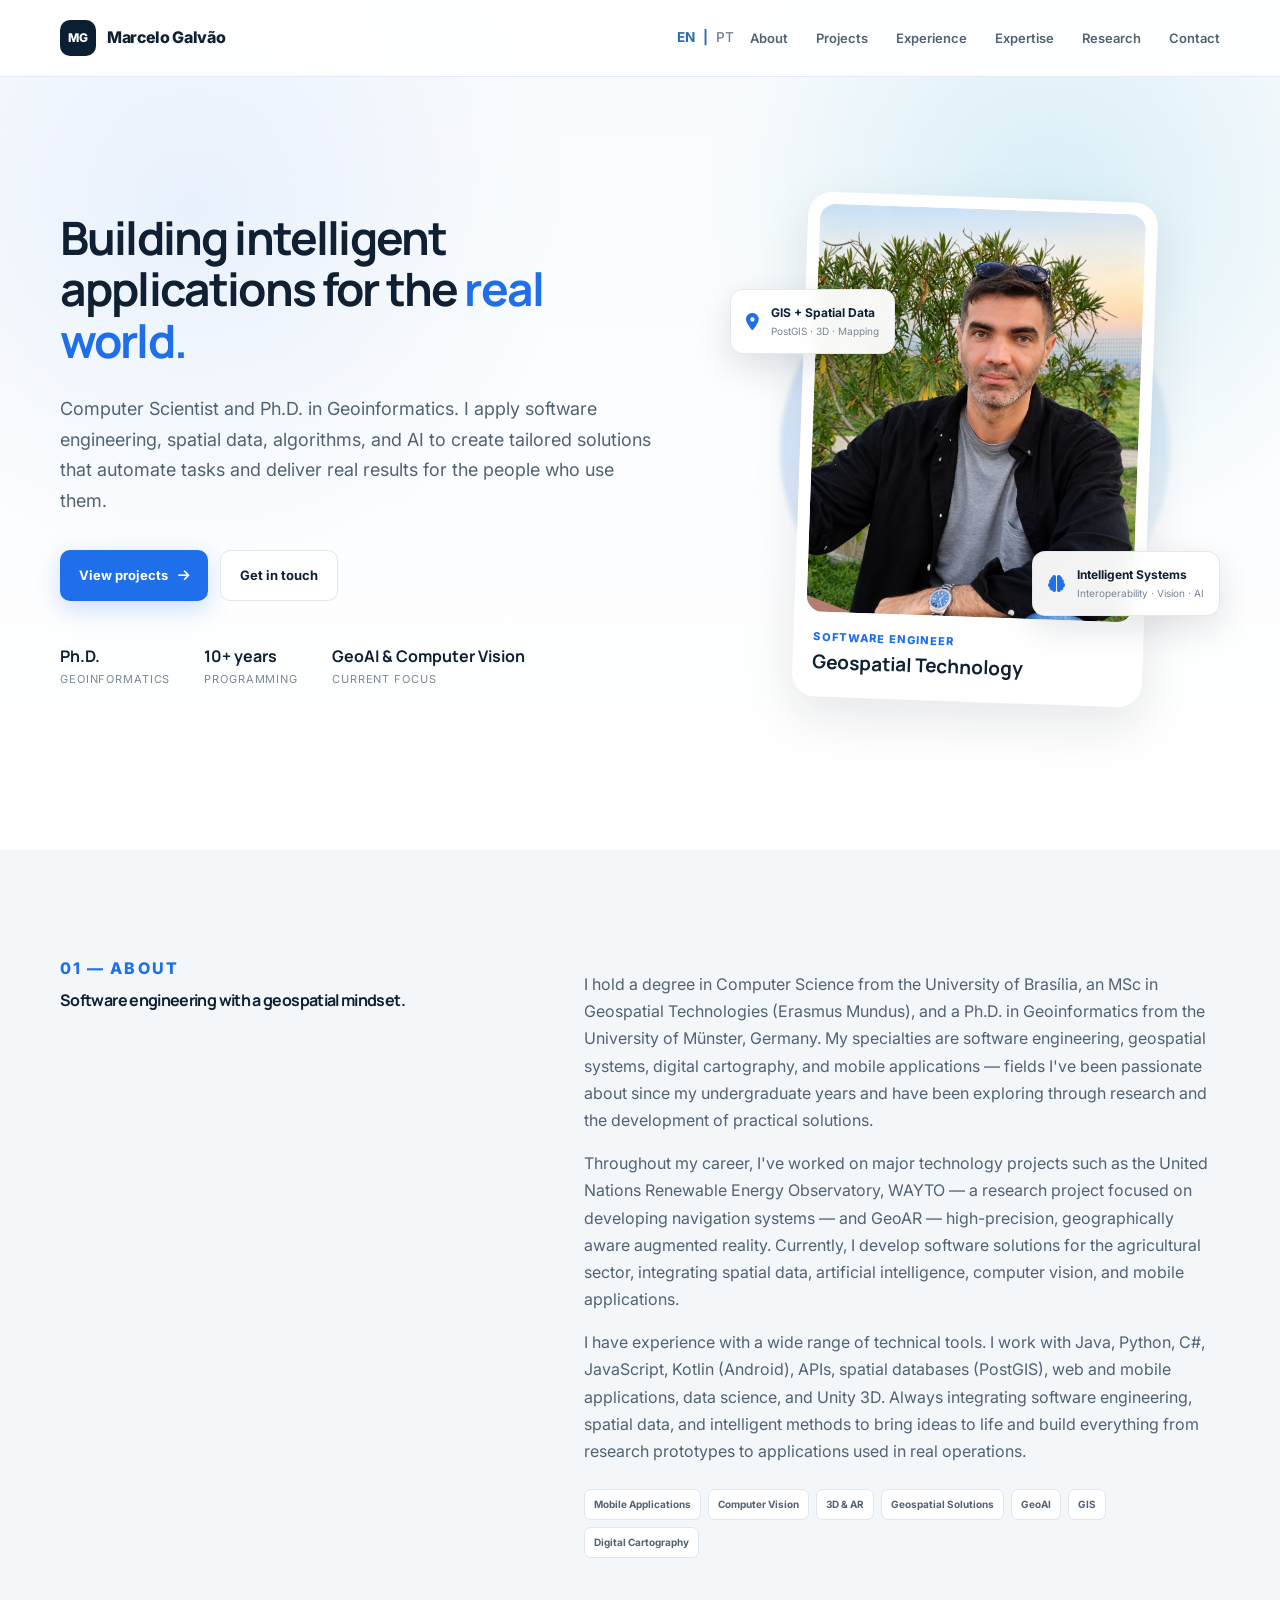
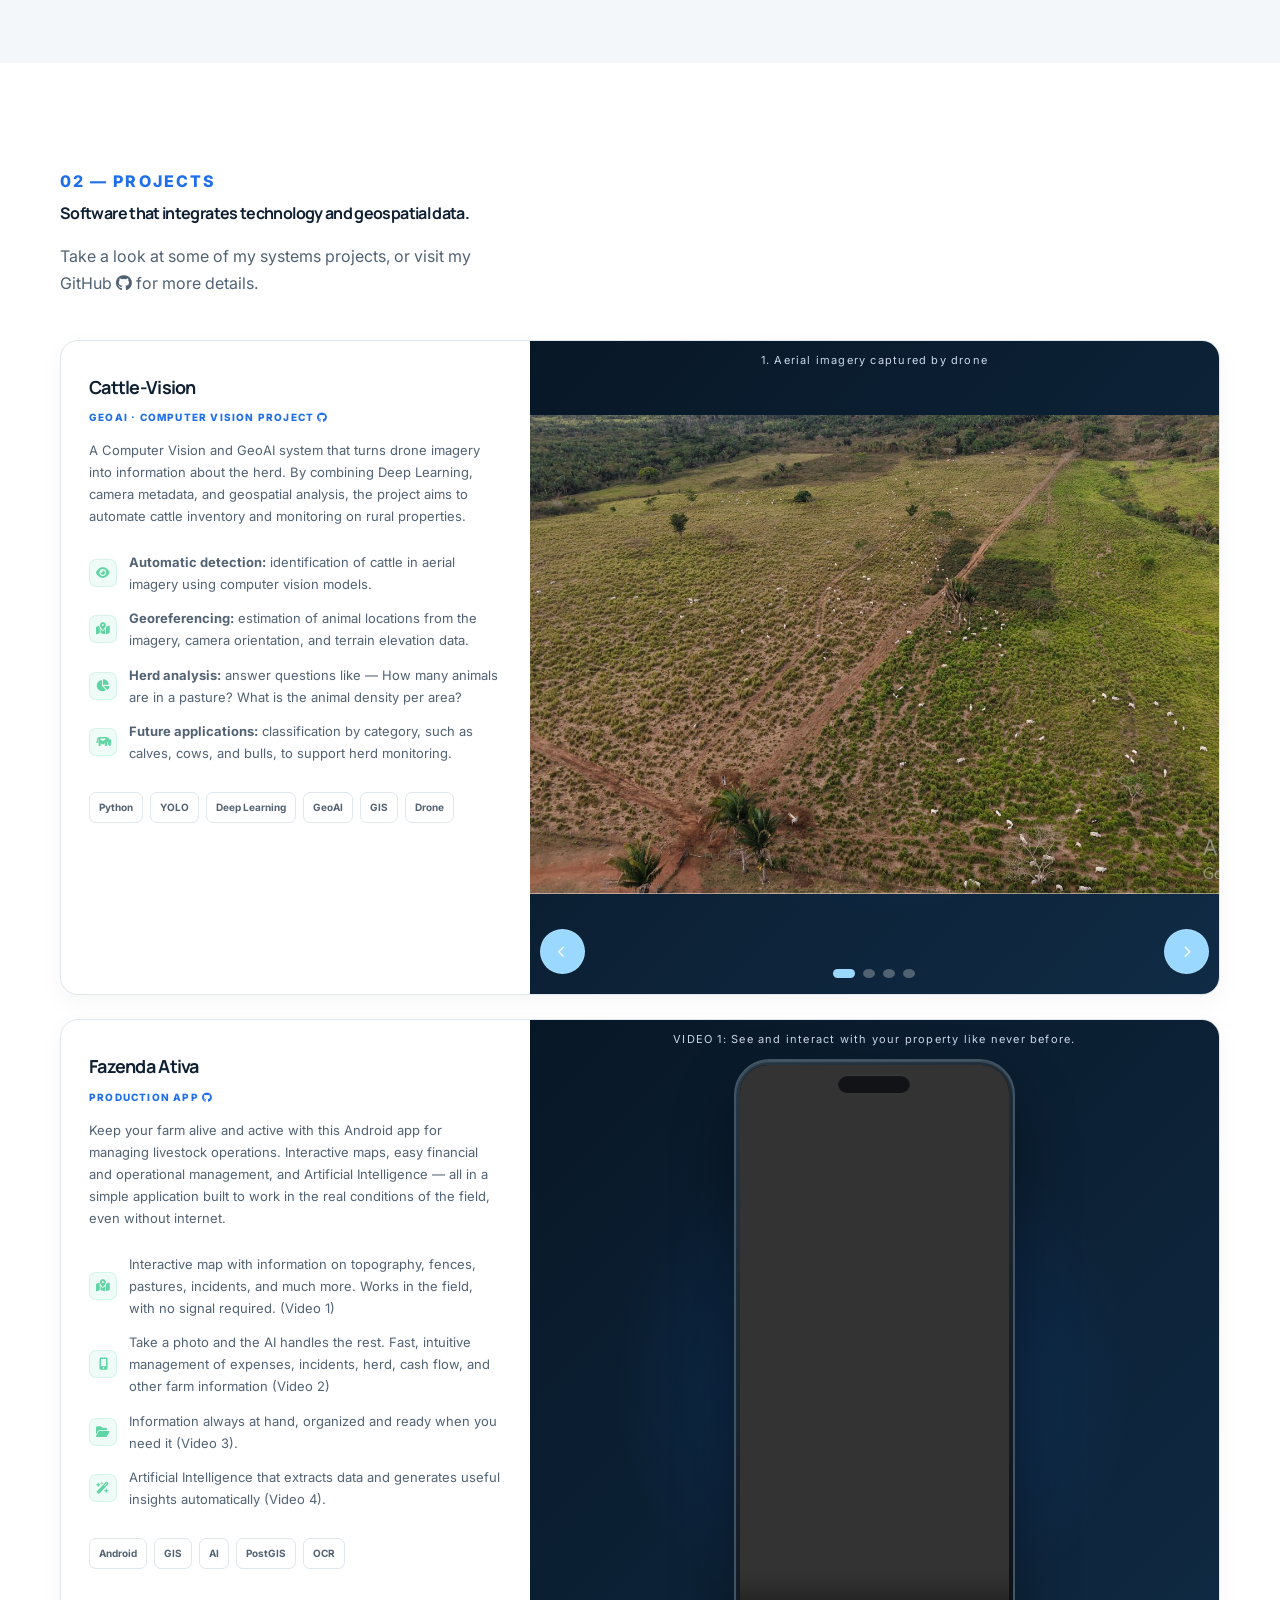
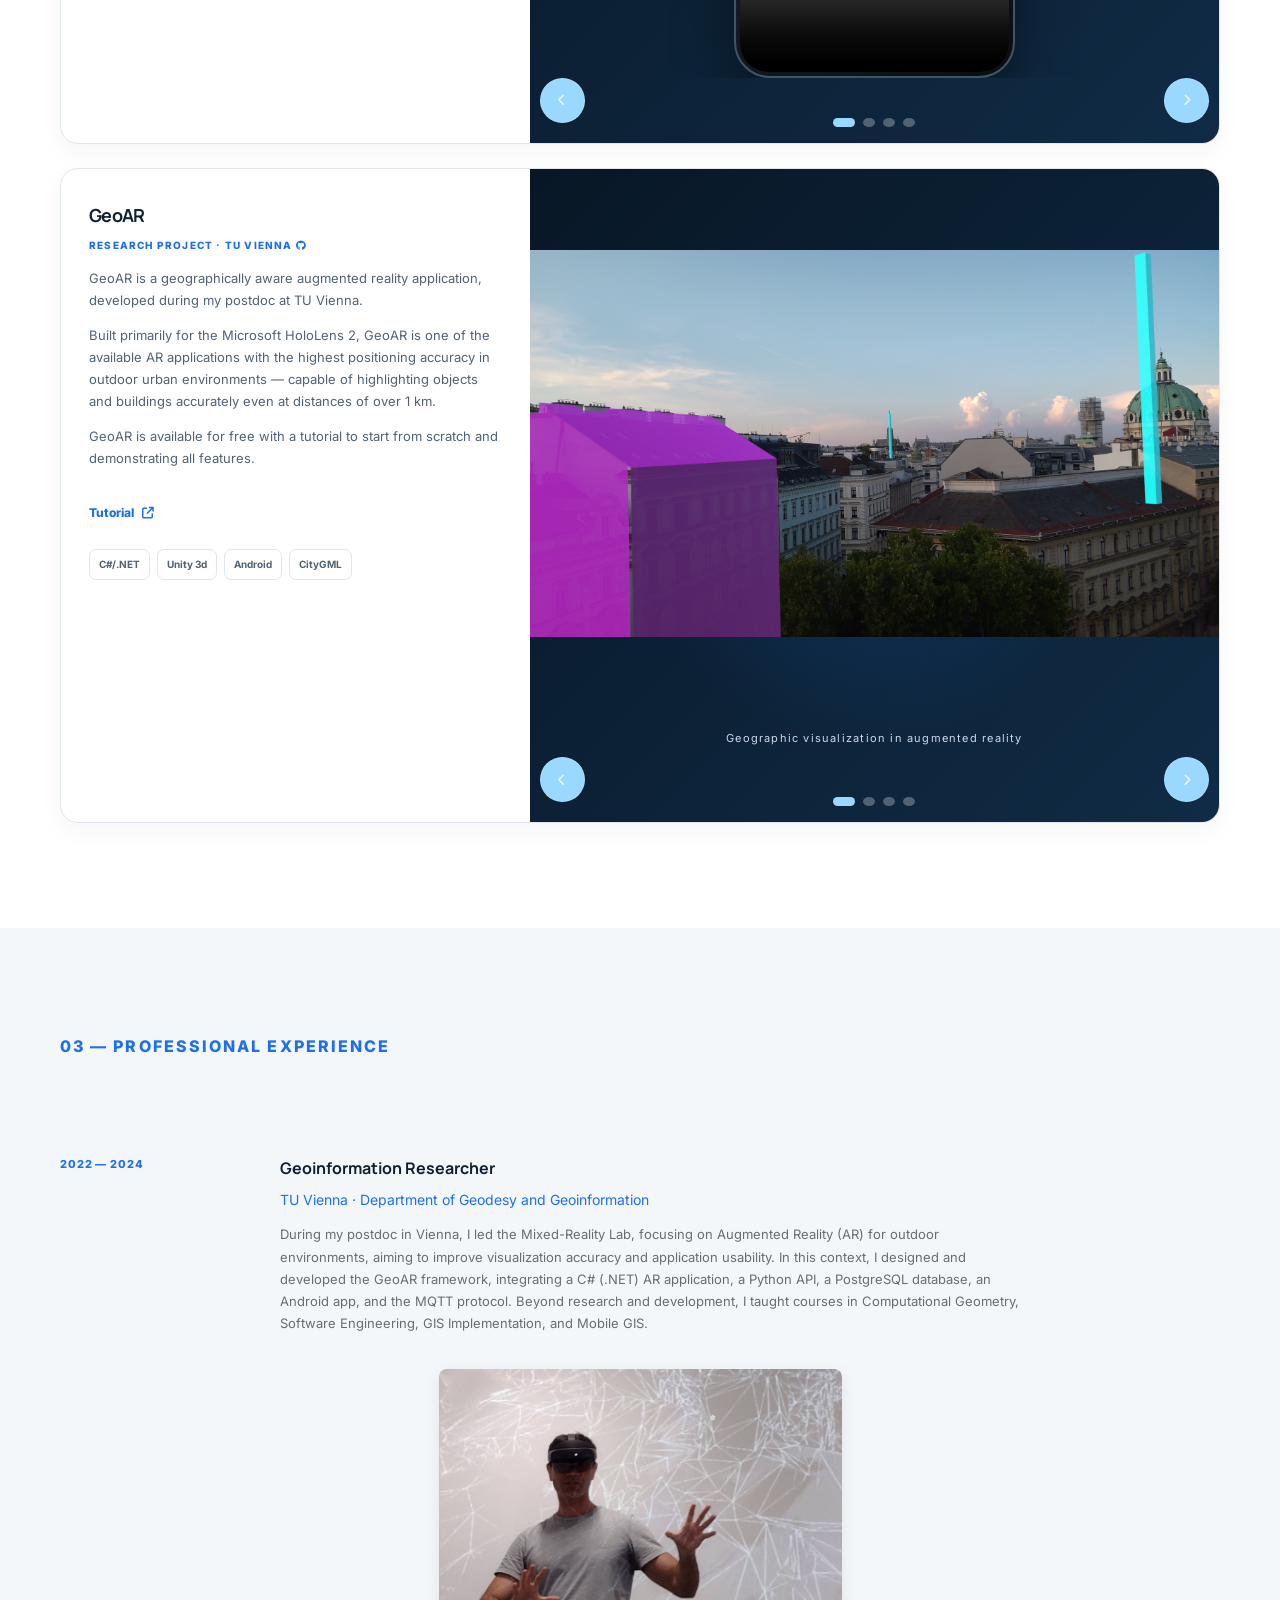
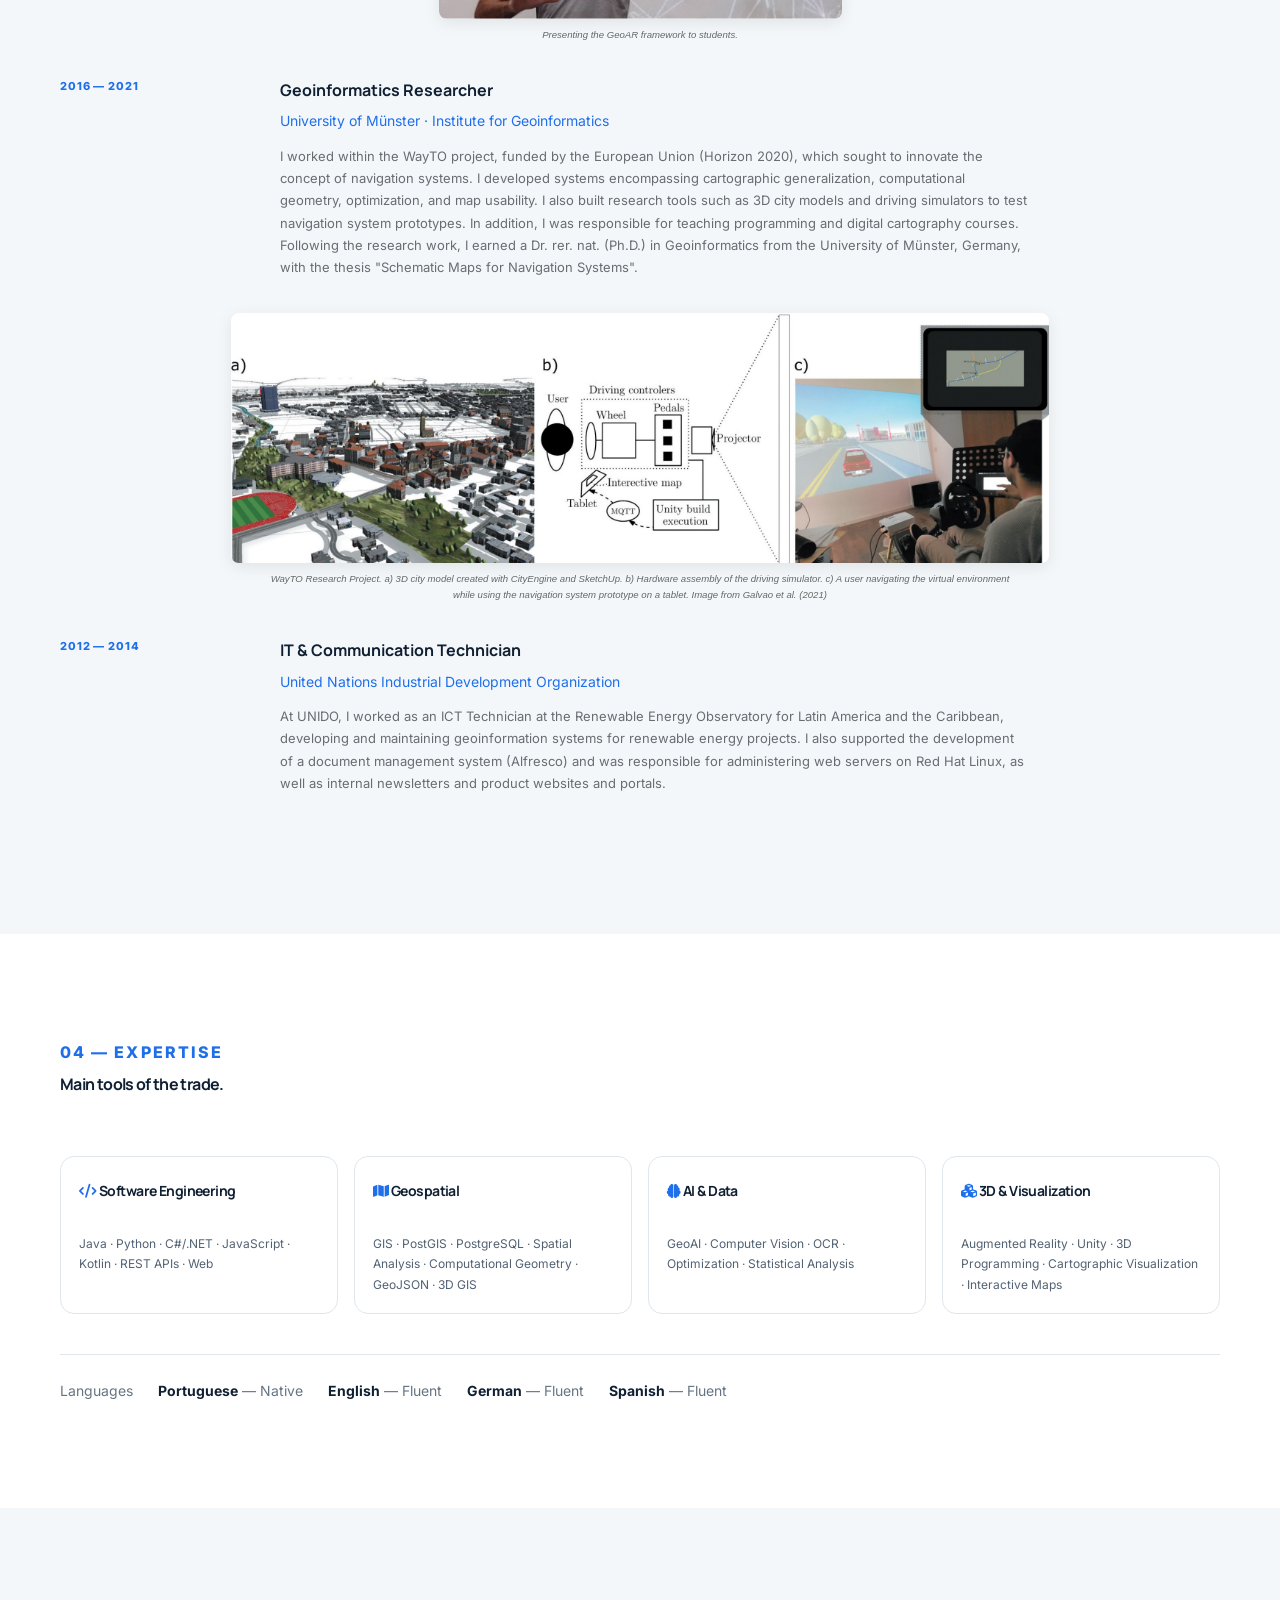
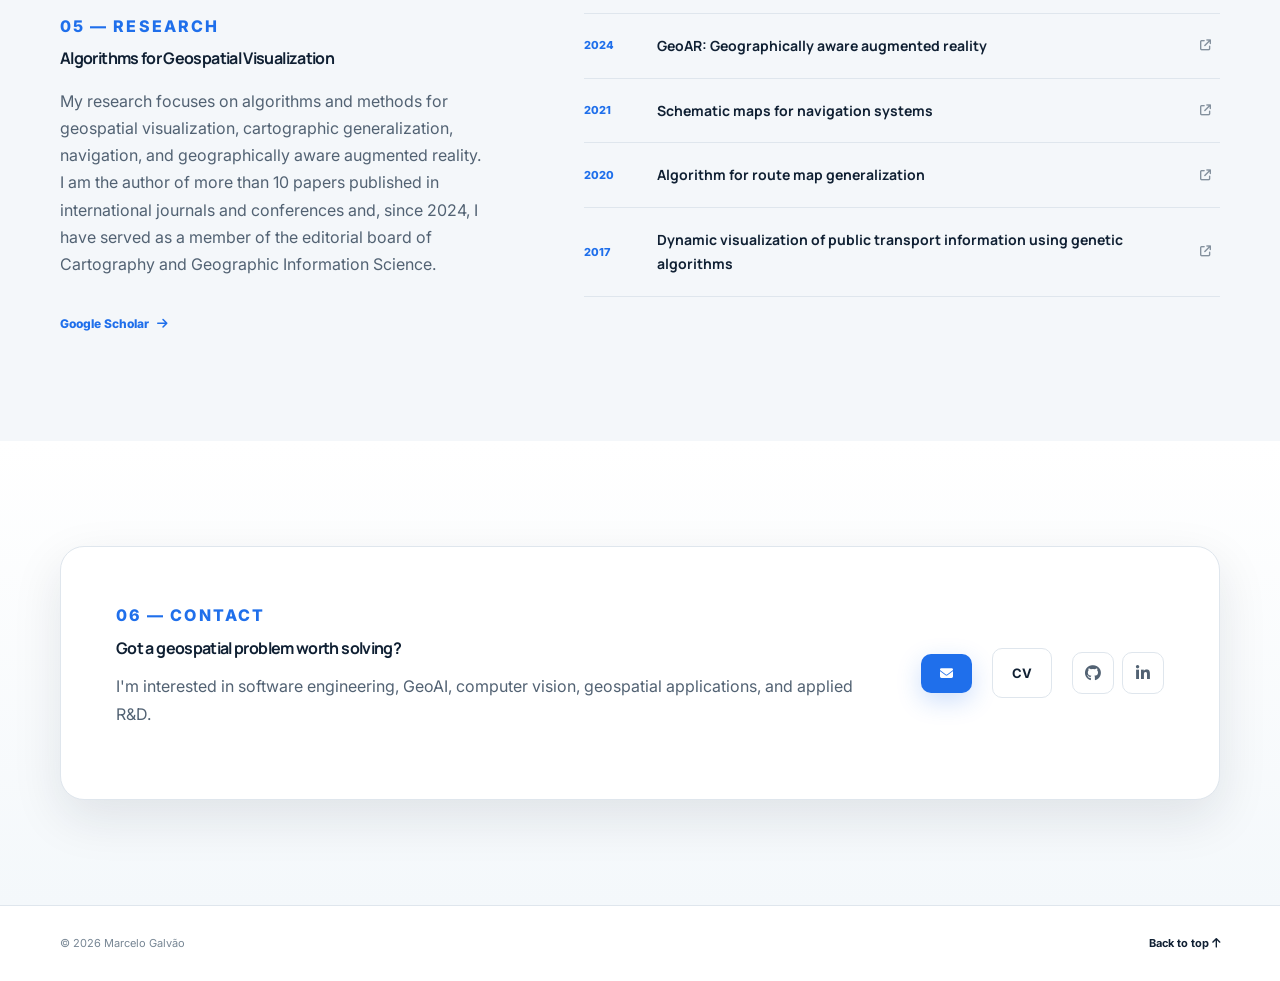
==== commit 2af1b47b: "Destaque Catle-vision english" ====
--- a/index-en.html
+++ b/index-en.html
@@ -132,6 +132,149 @@
         </div>
 
         <div class="project-grid">
+
+<article class="project-card project-featured">
+
+  <div class="project-body">
+
+    <h3>Cattle-Vision</h3>
+
+    <div class="project-label">
+      GeoAI · Computer Vision Project
+      <a href="https://github.com/galvaomarcelo/cattle-vision"
+         target="_blank"
+         rel="noopener noreferrer"
+         aria-label="GitHub Cattle-Vision">
+        <i class="fa-brands fa-github"></i>
+      </a>
+    </div>
+
+    <p>
+      A Computer Vision and GeoAI system that turns drone imagery into
+      information about the herd. By combining Deep Learning, camera
+      metadata, and geospatial analysis, the project aims to automate
+      cattle inventory and monitoring on rural properties.
+    </p>
+
+    <ul class="project-features">
+      <li>
+        <i class="fa-solid fa-eye"></i>
+        <span>
+          <strong>Automatic detection:</strong>
+          identification of cattle in aerial imagery using
+          computer vision models.
+        </span>
+      </li>
+
+      <li>
+        <i class="fa-solid fa-map-location-dot"></i>
+        <span>
+          <strong>Georeferencing:</strong>
+          estimation of animal locations from the imagery,
+          camera orientation, and terrain elevation data.
+        </span>
+      </li>
+
+      <li>
+        <i class="fa-solid fa-chart-pie"></i>
+        <span>
+          <strong>Herd analysis:</strong>
+          answer questions like — How many animals are
+          in a pasture? What is the animal density per area?
+        </span>
+      </li>
+
+      <li>
+        <i class="fa-solid fa-cow"></i>
+        <span>
+          <strong>Future applications:</strong>
+          classification by category, such as calves, cows, and bulls,
+          to support herd monitoring.
+        </span>
+      </li>
+    </ul>
+
+    <div class="project-tags">
+      <span>Python</span>
+      <span>YOLO</span>
+      <span>Deep Learning</span>
+      <span>GeoAI</span>
+      <span>GIS</span>
+      <span>Drone</span>
+    </div>
+
+  </div>
+
+  <div class="project-showcase"
+       data-carousel
+       aria-label="Cattle-Vision demonstration">
+
+    <div class="carousel-track">
+
+      <div class="carousel-slide is-active">
+        <div class="slide-label">
+          1. Aerial imagery captured by drone
+        </div>
+        <img src="assets/raw2.jpg"
+             alt="Original aerial image of the rural property">
+      </div>
+
+      <div class="carousel-slide">
+        <div class="slide-label">
+          2. Cattle detection with computer vision
+        </div>
+        <img src="assets/yolodetection2.jpg"
+             alt="Cattle automatically detected in aerial imagery">
+      </div>
+
+      <div class="carousel-slide">
+        <div class="slide-label">
+          3. Geolocation of cattle on your app's map
+        </div>
+        <img src="assets/geolocalization3.jpg.png"
+             alt="Result of processing drone imagery">
+      </div>
+
+      <div class="carousel-slide">
+        <div class="slide-label">
+          4. Geolocation method developed for the Cattle-Vision project
+        </div>
+        <img src="assets/metodogeolocalizacao.png"
+             alt="Geospatial visualization of the Cattle-Vision project">
+      </div>
+
+    </div>
+
+    <div class="carousel-controls">
+      <button class="carousel-btn prev"
+              type="button"
+              aria-label="Previous slide">
+        <i class="fa-solid fa-chevron-left"></i>
+      </button>
+
+      <button class="carousel-btn next"
+              type="button"
+              aria-label="Next slide">
+        <i class="fa-solid fa-chevron-right"></i>
+      </button>
+    </div>
+
+    <div class="carousel-dots" aria-label="Slide selector">
+      <button class="dot is-active" type="button"
+              data-slide="0" aria-label="Go to slide 1"></button>
+      <button class="dot" type="button"
+              data-slide="1" aria-label="Go to slide 2"></button>
+      <button class="dot" type="button"
+              data-slide="2" aria-label="Go to slide 3"></button>
+      <button class="dot" type="button"
+              data-slide="3" aria-label="Go to slide 4"></button>
+    </div>
+
+  </div>
+
+</article>
+
+
           <article class="project-card project-featured">
                         <div class="project-body">
 
@@ -238,114 +381,8 @@
 
           </article>
 
-          <article class="project-card">
-            <div class="project-body">
-
-              <h3>Cattle-Vision</h3>
-              <div class="project-label">Ongoing work<a href="https://github.com/galvaomarcelo/cattle-vision" target="_blank" aria-label="GitHub"><i class="fa-brands fa-github"></i></a></div>
-              <p>Cattle-Vision is a Computer Vision / GeoAI system for detecting and classifying cattle in drone imagery captured over a rural cattle farm.</p>
-              <p> The system uses aerial imagery, geospatial information, and Deep Learning to support automated inventory and monitoring of cattle and pastures.</p>
-              <p>With this system, farmers can know the exact location of their animals within hours. And answer questions like "How many calves were born in that lot?" or "What is the animal-to-area ratio in that pasture?"</p>
-              <div class="project-tags"><span>Python</span><span>Computer Vision</span><span>Remote Sensing</span><span>GIS</span></div>
-            </div>
-            <div class="project-showcase" data-carousel aria-label="Drone &amp; Computer Vision">
-
-              <div class="carousel-track">
-
-                <div class="carousel-slide is-active">
-                  <img
-                    src="assets/detection1.jpg"
-                    alt="Aerial image of the property">
-
-                  <div class="slide-label">
-                    Results of the counting model
-                  </div>
-                </div>
-
-
-                <div class="carousel-slide">
-                  <img
-                    src="assets/detection2.jpg"
-                    alt="Object detection by computer vision">
-
-                  <div class="slide-label">
-                    Automatic detection and classification
-                  </div>
-                </div>
-
-
-                <div class="carousel-slide">
-                  <img
-                    src="assets/detection3.jpg"
-                    alt="Map generated from drone imagery">
-
-                  <div class="slide-label">
-                    Results of the counting model
-                  </div>
-                </div>
-
-
-                <div class="carousel-slide">
-                  <img
-                    src="assets/detection4.jpg"
-                    alt="Geospatial data analysis">
-
-                  <div class="slide-label">
-                    Integration with geospatial data
-                  </div>
-                </div>
-
-              </div>
-
-
-              <div class="carousel-controls">
-
-                <button
-                  class="carousel-btn prev"
-                  type="button"
-                  aria-label="Previous slide">
-                  <i class="fa-solid fa-chevron-left"></i>
-                </button>
-
-                <button
-                  class="carousel-btn next"
-                  type="button"
-                  aria-label="Next slide">
-                  <i class="fa-solid fa-chevron-right"></i>
-                </button>
-
-              </div>
-
-
-              <div class="carousel-dots" aria-label="Slide selector">
-
-                <button class="dot is-active"
-                        type="button"
-                        data-slide="0"
-                        aria-label="Go to slide 1"></button>
-
-                <button class="dot"
-                        type="button"
-                        data-slide="1"
-                        aria-label="Go to slide 2"></button>
-
-                <button class="dot"
-                        type="button"
-                        data-slide="2"
-                        aria-label="Go to slide 3"></button>
-
-                <button class="dot"
-                        type="button"
-                        data-slide="3"
-                        aria-label="Go to slide 4"></button>
-
-              </div>
-
-            </div>
-
-          </article>
-
-          <article class="project-card">
+
+          <article class="project-card project-featured">
 
             <div class="project-body">
 
@@ -488,7 +525,7 @@
     <section class="section section-muted" id="experience">
   <div class="container">
     <div class="section-kicker">03 — Professional Experience</div>
-    <h2>Research experience, engineering mindset.</h2>
+    <!--<h2>Research experience, engineering mindset.</h2>-->
 
     <div class="timeline">
       <article class="timeline-item">
@@ -506,6 +543,7 @@
         <img src="assets/geoar3.jpg" alt="Presenting the GeoAR framework to students" loading="lazy">
         <figcaption>Presenting the GeoAR framework to students.</figcaption>
       </figure>
+
 
       <article class="timeline-item">
         <div class="timeline-date">2016 — 2021</div>
@@ -541,7 +579,7 @@
         <div class="section-heading">
           <div>
             <div class="section-kicker">04 — Expertise</div>
-            <h2>My main work tools.</h2>
+            <h2>Main tools of the trade.</h2>
           </div>
         </div>
 
--- a/css/styles.css
+++ b/css/styles.css
@@ -58,7 +58,7 @@
 h1 { font-size:clamp(46px,2vw,30px); margin:0 0 28px; max-width:760px; }
 h1 em { color:var(--blue); font-style:normal; }
 h2 { font-size:clamp(16px,1vw,20px); margin:10px 0 20px; }
-h3 { font-size:22px; margin:8px 0 12px; }
+h3 { font-size:18px; margin:8px 0 12px; }
 .hero-lead { color:var(--ink-soft); font-size:18px; max-width:690px; }
 .hero-actions { display:flex; gap:12px; margin:34px 0 42px; }
 .btn {
@@ -155,14 +155,22 @@
 
 .timeline-figure img {
   max-width: 100%;
+  max-height: 250px;
+  display: block;
+  margin-left: auto;
+  margin-right: auto;
   height: auto;
   border-radius: 8px;
   box-shadow: 0 4px 16px rgba(0,0,0,0.08);
 }
 
 .timeline-figure figcaption {
+      display: block;
+    margin-left: auto;
+    margin-right: auto;
+    max-width: 750px;
   margin-top: 0.5rem;
-  font-size: 0.7rem;
+  font-size: 0.6rem;
   color: #666;
   font-style: italic;
 }
@@ -583,7 +591,7 @@
 
 .carousel-slide > img {
   width: 100%;
-  height: 400px;
+  height: 550px;
   object-fit: contain;
 }
 
